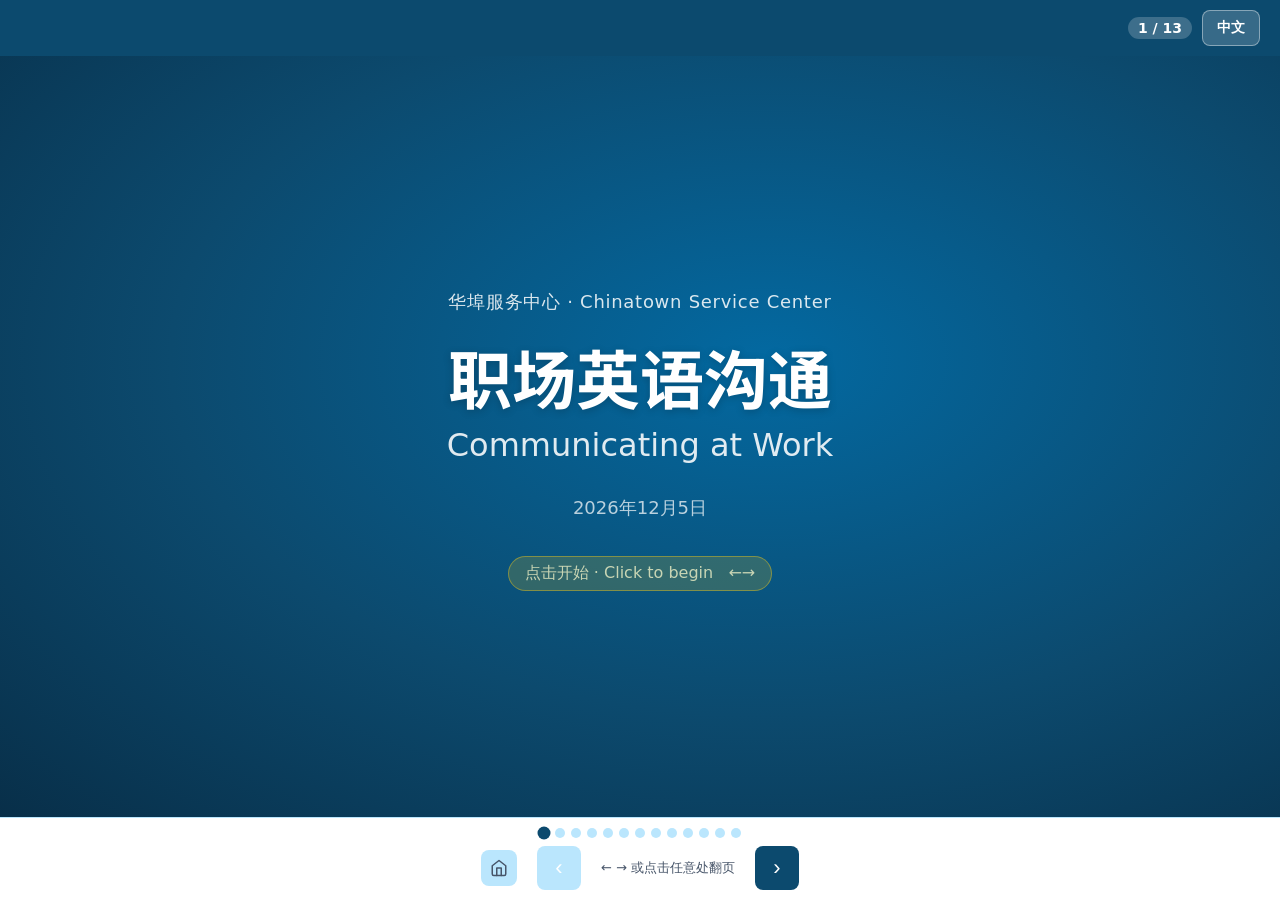
==== index.html @ 1e842bcf "Workshop 11: Communicating at Work — 13-slide bilingual deck CSC W11 employment workshop on workplac" ====
<!DOCTYPE html>
<html lang="zh-Hans">
<head>
  <meta charset="UTF-8">
  <meta name="viewport" content="width=device-width, initial-scale=1.0">
  <title>职场英语沟通 · Communicating at Work Workshop</title>
  <meta name="description" content="Bilingual workplace communication workshop for new LA immigrants — talk to your supervisor, write a work email, call in sick, ask for time off.">
  <meta name="theme-color" content="#0c4a6e">
  <link rel="canonical" href="https://workplace-communication-workshop.pages.dev/">
  <meta property="og:title" content="职场英语沟通 · Communicating at Work Workshop">
  <meta property="og:description" content="Bilingual workshop on workplace communication — how to talk to your supervisor, write a work email, call in sick, and ask for time off.">
  <meta property="og:type" content="website">
  <meta property="og:url" content="https://workplace-communication-workshop.pages.dev/">
  <link rel="icon" href="data:image/svg+xml,<svg xmlns='http://www.w3.org/2000/svg' viewBox='0 0 100 100'><text y='.9em' font-size='90'>💬</text></svg>">
  <link rel="preconnect" href="https://fonts.googleapis.com">
  <link rel="preconnect" href="https://fonts.gstatic.com" crossorigin>
  <link rel="stylesheet" href="https://fonts.googleapis.com/css2?family=Noto+Sans+SC:wght@400;500;700&display=swap">
  <link rel="stylesheet" href="styles.css">
</head>
<body class="zh">
<a class="skip-to-main" href="#slidesArea">跳至主内容 · Skip to main content</a>
<noscript><p class="noscript-msg">此演示需要启用 JavaScript · This presentation requires JavaScript.</p></noscript>

<!-- ── Header ──────────────────────────────────────────── -->
<header class="slide-header">
  <span class="section-label" id="sectionLabel"></span>
  <div class="header-right">
    <span class="slide-counter" id="slideCounter" aria-live="polite" aria-atomic="true">1 / 13</span>
    <button class="lang-toggle" id="langToggle" data-action="toggle-lang" aria-label="切换语言 · Toggle language">中文</button>
  </div>
</header>

<!-- ── Slides ──────────────────────────────────────────── -->
<main class="slides-area" id="slidesArea" aria-label="Workshop slides" role="main">

  <!-- ── Slide 1: Title ────────────────────────────────── -->
  <section class="slide slide-centered title-slide active" id="slide-1">
    <div class="slide-inner">
      <div class="csc-name">华埠服务中心 · Chinatown Service Center</div>
      <h1 class="main-title">职场英语沟通</h1>
      <div class="main-subtitle">Communicating at Work</div>
      <div class="date-line" id="dateLine"></div>
      <span class="start-hint">点击开始 · Click to begin &nbsp; ←→</span>
    </div>
  </section>

  <!-- ── Slide 2: Agenda ───────────────────────────────── -->
  <section class="slide slide-centered" id="slide-2">
    <div class="slide-inner">
      <div class="topic-badge">今天学什么 · Today's Agenda</div>
      <h2 class="zh-headline">
        <span class="zh">三大主题</span>
        <span class="en">Three Key Topics</span>
      </h2>
      <div class="en-subtitle">
        <span class="zh">口语 · 邮件 · 问问题 — 30 分钟</span>
        <span class="en">Speaking · Email · Asking Questions — 30 minutes</span>
      </div>
      <div class="agenda-grid">
        <div class="agenda-card">
          <svg class="agenda-icon" aria-hidden="true" xmlns="http://www.w3.org/2000/svg" width="40" height="40" viewBox="0 0 24 24" fill="none" stroke="currentColor" stroke-width="1.5" stroke-linecap="round" stroke-linejoin="round"><path d="M21 15a2 2 0 0 1-2 2H7l-4 4V5a2 2 0 0 1 2-2h14a2 2 0 0 1 2 2z"/></svg>
          <div class="agenda-num">①</div>
          <div class="agenda-zh">
            <span class="zh">口语</span>
            <span class="en">Speaking</span>
          </div>
          <div class="agenda-en">
            <span class="zh">和上司说话 · 求助 · 常用语</span>
            <span class="en">Talk to supervisor · Ask for help</span>
          </div>
        </div>
        <div class="agenda-card">
          <svg class="agenda-icon" aria-hidden="true" xmlns="http://www.w3.org/2000/svg" width="40" height="40" viewBox="0 0 24 24" fill="none" stroke="currentColor" stroke-width="1.5" stroke-linecap="round" stroke-linejoin="round"><rect width="20" height="16" x="2" y="4" rx="2"/><path d="m22 7-8.97 5.7a1.94 1.94 0 0 1-2.06 0L2 7"/></svg>
          <div class="agenda-num">②</div>
          <div class="agenda-zh">
            <span class="zh">邮件</span>
            <span class="en">Email</span>
          </div>
          <div class="agenda-en">
            <span class="zh">写一封简单的工作邮件</span>
            <span class="en">Write a simple work email</span>
          </div>
        </div>
        <div class="agenda-card">
          <svg class="agenda-icon" aria-hidden="true" xmlns="http://www.w3.org/2000/svg" width="40" height="40" viewBox="0 0 24 24" fill="none" stroke="currentColor" stroke-width="1.5" stroke-linecap="round" stroke-linejoin="round"><circle cx="12" cy="12" r="10"/><path d="M9.09 9a3 3 0 0 1 5.83 1c0 2-3 3-3 3"/><path d="M12 17h.01"/></svg>
          <div class="agenda-num">③</div>
          <div class="agenda-zh">
            <span class="zh">问问题</span>
            <span class="en">Asking</span>
          </div>
          <div class="agenda-en">
            <span class="zh">请假 · 休假 · 遇到问题</span>
            <span class="en">Sick · Day off · Problems</span>
          </div>
        </div>
      </div>
    </div>
  </section>

  <!-- ── Slide 3: How to Talk to Your Supervisor ────────── -->
  <section class="slide" id="slide-3">
    <div class="slide-inner">
      <div class="topic-badge"><svg aria-hidden="true" xmlns="http://www.w3.org/2000/svg" width="16" height="16" viewBox="0 0 24 24" fill="none" stroke="currentColor" stroke-width="2" stroke-linecap="round" stroke-linejoin="round"><path d="M19 21v-2a4 4 0 0 0-4-4H9a4 4 0 0 0-4 4v2"/><circle cx="12" cy="7" r="4"/></svg> <span class="zh">第一课</span><span class="en">Lesson 1</span></div>
      <h2 class="zh-headline">
        <span class="zh">和上司说话</span>
        <span class="en">How to Talk to Your Supervisor</span>
      </h2>
      <div class="en-subtitle">
        <span class="zh">在美国职场，工作时间用正式语 — 不像和朋友聊天</span>
        <span class="en">At work, use formal language — different from talking with friends</span>
      </div>
      <div class="compare-grid">
        <div class="compare-card good">
          <div class="compare-title"><span class="zh">✓ 正式语 (在工作时)</span><span class="en">✓ Formal (at work)</span></div>
          <ul class="compare-list">
            <li><span class="zh">"Good morning, Mr. Chen." 早上好，陈先生。</span><span class="en">"Good morning, Mr. Chen."</span></li>
            <li><span class="zh">"Could you help me with this?" 您能帮我看一下吗？</span><span class="en">"Could you help me with this?"</span></li>
            <li><span class="zh">"Thank you very much." 非常感谢。</span><span class="en">"Thank you very much."</span></li>
            <li><span class="zh">"I have a question, when you have a minute." 您有空时我想请教一下。</span><span class="en">"I have a question, when you have a minute."</span></li>
          </ul>
        </div>
        <div class="compare-card bad">
          <div class="compare-title"><span class="zh">✗ 太随便 (避免)</span><span class="en">✗ Too casual (avoid)</span></div>
          <ul class="compare-list">
            <li><span class="zh">"Yo, what's up?" 嘿，怎么样？</span><span class="en">"Yo, what's up?"</span></li>
            <li><span class="zh">"Gimme that." 给我那个。</span><span class="en">"Gimme that."</span></li>
            <li><span class="zh">"Thanks, dude." 谢了，哥们。</span><span class="en">"Thanks, dude."</span></li>
            <li><span class="zh">"Hey!" (打断时大声叫)</span><span class="en">"Hey!" (interrupting loudly)</span></li>
          </ul>
        </div>
      </div>
      <div class="callout">
        <div class="callout-zh"><span class="zh">⏱ 什么时候说？什么时候等？</span><span class="en">⏱ When to interrupt vs. wait</span></div>
        <div class="callout-en"><span class="zh">紧急 · 安全问题 → 马上说。一般问题 → 等上司说完话，或问 "Do you have a minute?"（您有一分钟吗？）</span><span class="en">Emergencies or safety → speak up immediately. Other questions → wait until they finish, then ask "Do you have a minute?"</span></div>
      </div>
    </div>
  </section>

  <!-- ── Slide 4: Asking for Help ──────────────────────── -->
  <section class="slide" id="slide-4">
    <div class="slide-inner">
      <div class="topic-badge"><svg aria-hidden="true" xmlns="http://www.w3.org/2000/svg" width="16" height="16" viewBox="0 0 24 24" fill="none" stroke="currentColor" stroke-width="2" stroke-linecap="round" stroke-linejoin="round"><circle cx="12" cy="12" r="10"/><path d="M9.09 9a3 3 0 0 1 5.83 1c0 2-3 3-3 3"/><path d="M12 17h.01"/></svg> <span class="zh">第二课</span><span class="en">Lesson 2</span></div>
      <h2 class="zh-headline">
        <span class="zh">请求帮助</span>
        <span class="en">Asking for Help</span>
      </h2>
      <div class="en-subtitle">
        <span class="zh">不懂别假装懂 — 直接问比出错更省时间</span>
        <span class="en">Don't pretend to understand — asking saves more time than fixing mistakes</span>
      </div>
      <div class="script-list">
        <div class="script-card">
          <div class="script-en">"I'm not sure I understand. Could you explain again, please?"</div>
          <div class="script-zh"><span class="zh">我不太明白。您能再说一遍吗？</span><span class="en">I'm not sure I understand. Could you explain again?</span></div>
          <div class="script-when"><span class="zh">📍 当上司说得太快或词太难</span><span class="en">📍 When supervisor speaks too fast or uses hard words</span></div>
        </div>
        <div class="script-card">
          <div class="script-en">"Could you show me how to do this?"</div>
          <div class="script-zh"><span class="zh">您能示范一下怎么做吗？</span><span class="en">Could you show me how to do this?</span></div>
          <div class="script-when"><span class="zh">📍 第一次做某件事时</span><span class="en">📍 First time doing a task</span></div>
        </div>
        <div class="script-card">
          <div class="script-en">"Sorry, what does ___ mean?"</div>
          <div class="script-zh"><span class="zh">不好意思，___ 是什么意思？</span><span class="en">Sorry, what does ___ mean?</span></div>
          <div class="script-when"><span class="zh">📍 听到不懂的单词</span><span class="en">📍 When you hear a word you don't know</span></div>
        </div>
        <div class="script-card">
          <div class="script-en">"Just to make sure I understand — you want me to ___ ?"</div>
          <div class="script-zh"><span class="zh">我确认一下 — 您要我 ___ ，对吗？</span><span class="en">Just to make sure — you want me to ___, right?</span></div>
          <div class="script-when"><span class="zh">📍 重复任务确认无误</span><span class="en">📍 Repeat back the task to confirm</span></div>
        </div>
      </div>
    </div>
  </section>

  <!-- ── Slide 5: Activity — Which Response Is More Professional? -->
  <section class="slide activity-slide" id="slide-5" data-phase="question">
    <div class="slide-inner">
      <div class="topic-badge"><svg aria-hidden="true" xmlns="http://www.w3.org/2000/svg" width="16" height="16" viewBox="0 0 24 24" fill="none" stroke="currentColor" stroke-width="2" stroke-linecap="round" stroke-linejoin="round"><circle cx="12" cy="12" r="10"/><circle cx="12" cy="12" r="6"/><circle cx="12" cy="12" r="2"/></svg> <span class="zh">练一练 · 互动活动</span><span class="en">Activity · Practice</span></div>
      <h2 class="zh-headline">
        <span class="zh">哪个回答更专业？</span>
        <span class="en">Which Response Is More Professional?</span>
      </h2>
      <div class="en-subtitle">
        <span class="zh">情景：上司说"Can you stay an extra hour today?"</span>
        <span class="en">Scenario: Your boss asks "Can you stay an extra hour today?"</span>
      </div>

      <div class="response-grid">
        <div class="response-card" id="response-a">
          <div class="response-letter">A</div>
          <div class="response-en">"Nah, I gotta go."</div>
          <div class="response-zh"><span class="zh">不行，我要走了。</span><span class="en">"No, I have to leave."</span></div>
        </div>
        <div class="response-card" id="response-b">
          <div class="response-letter">B</div>
          <div class="response-en">"OK."<br>(then leaves on time anyway)</div>
          <div class="response-zh"><span class="zh">好的。<br>（然后按时下班）</span><span class="en">"OK." (but leaves at usual time)</span></div>
        </div>
        <div class="response-card" id="response-c">
          <div class="response-letter">C</div>
          <div class="response-en">"I'd like to help, but I need to pick up my child. Tomorrow I can stay late."</div>
          <div class="response-zh"><span class="zh">我想帮忙，但我得接孩子。明天我可以加班。</span><span class="en">"I'd like to help, but I need to pick up my child. Tomorrow I can stay late."</span></div>
        </div>
      </div>

      <div class="vote-prompt"><span class="zh">🙋 投票：您觉得哪个最好？A · B · C</span><span class="en">🙋 Vote: Which one is best? A · B · C</span></div>

      <div id="activity-answer" class="activity-answer-box">
        <div class="activity-answer-title"><span class="zh">✓ C 最专业 — 给出原因 + 提供替代方案</span><span class="en">✓ C is the most professional — explains why + offers alternative</span></div>
        <div class="activity-answer-text">
          <span class="zh">A 太直接、太冷淡。B 表面答应但说话不算数 — 上司会失去信任。C 有礼貌、解释原因、提议折中方案，这样上司理解您并尊重您。</span>
          <span class="en">A is too blunt. B says "yes" but doesn't follow through — your boss loses trust. C is polite, gives a reason, and offers an alternative — showing respect and reliability.</span>
        </div>
      </div>

      <button class="reveal-btn" id="reveal-btn-5" data-action="reveal-activity">
        <span class="zh">揭晓答案 · Reveal Answer</span>
        <span class="en">Reveal Answer</span>
      </button>
    </div>
  </section>

  <!-- ── Slide 6: Basic Work Phrases (10 phrases) ───────── -->
  <section class="slide" id="slide-6">
    <div class="slide-inner">
      <div class="topic-badge"><svg aria-hidden="true" xmlns="http://www.w3.org/2000/svg" width="16" height="16" viewBox="0 0 24 24" fill="none" stroke="currentColor" stroke-width="2" stroke-linecap="round" stroke-linejoin="round"><path d="M21 15a2 2 0 0 1-2 2H7l-4 4V5a2 2 0 0 1 2-2h14a2 2 0 0 1 2 2z"/></svg> <span class="zh">常用 10 句</span><span class="en">10 Key Phrases</span></div>
      <h2 class="zh-headline">
        <span class="zh">职场常用语</span>
        <span class="en">Basic Work Phrases</span>
      </h2>
      <div class="en-subtitle">
        <span class="zh">每天都用得到 — 背熟这 10 句</span>
        <span class="en">Use these every day — learn them by heart</span>
      </div>
      <div class="phrase-list">
        <div class="phrase-card">
          <div class="phrase-en-text">"Good morning."</div>
          <div class="phrase-zh-text"><span class="zh">早上好。 — 一进门就先说</span><span class="en">"Good morning." — Greet when you arrive</span></div>
        </div>
        <div class="phrase-card">
          <div class="phrase-en-text">"Excuse me, do you have a minute?"</div>
          <div class="phrase-zh-text"><span class="zh">不好意思，您有空吗？ — 打断之前</span><span class="en">"Excuse me, do you have a minute?" — Before interrupting</span></div>
        </div>
        <div class="phrase-card">
          <div class="phrase-en-text">"Could you help me, please?"</div>
          <div class="phrase-zh-text"><span class="zh">您能帮我吗？ — 礼貌求助</span><span class="en">"Could you help me, please?" — Polite request</span></div>
        </div>
        <div class="phrase-card">
          <div class="phrase-en-text">"I'm sorry, I didn't catch that."</div>
          <div class="phrase-zh-text"><span class="zh">对不起，我没听清楚。 — 没听清时</span><span class="en">"I'm sorry, I didn't catch that." — When you didn't hear</span></div>
        </div>
        <div class="phrase-card">
          <div class="phrase-en-text">"How do you say ___ in English?"</div>
          <div class="phrase-zh-text"><span class="zh">___ 用英语怎么说？ — 不会某个词</span><span class="en">"How do you say ___ in English?" — Learn a new word</span></div>
        </div>
        <div class="phrase-card">
          <div class="phrase-en-text">"Sure, no problem."</div>
          <div class="phrase-zh-text"><span class="zh">好的，没问题。 — 接受任务</span><span class="en">"Sure, no problem." — Accept a task</span></div>
        </div>
        <div class="phrase-card">
          <div class="phrase-en-text">"I'll be right with you."</div>
          <div class="phrase-zh-text"><span class="zh">我马上就来。 — 让对方稍等</span><span class="en">"I'll be right with you." — Be back shortly</span></div>
        </div>
        <div class="phrase-card">
          <div class="phrase-en-text">"Thank you for letting me know."</div>
          <div class="phrase-zh-text"><span class="zh">谢谢您告诉我。 — 收到信息后</span><span class="en">"Thank you for letting me know." — After being informed</span></div>
        </div>
        <div class="phrase-card">
          <div class="phrase-en-text">"Have a good day."</div>
          <div class="phrase-zh-text"><span class="zh">祝您一天愉快。 — 下班/告别</span><span class="en">"Have a good day." — When leaving</span></div>
        </div>
        <div class="phrase-card">
          <div class="phrase-en-text">"See you tomorrow."</div>
          <div class="phrase-zh-text"><span class="zh">明天见。 — 下班时</span><span class="en">"See you tomorrow." — At end of shift</span></div>
        </div>
      </div>
    </div>
  </section>

  <!-- ── Slide 7: Writing a Simple Work Email ───────────── -->
  <section class="slide" id="slide-7">
    <div class="slide-inner">
      <div class="topic-badge"><svg aria-hidden="true" xmlns="http://www.w3.org/2000/svg" width="16" height="16" viewBox="0 0 24 24" fill="none" stroke="currentColor" stroke-width="2" stroke-linecap="round" stroke-linejoin="round"><rect width="20" height="16" x="2" y="4" rx="2"/><path d="m22 7-8.97 5.7a1.94 1.94 0 0 1-2.06 0L2 7"/></svg> <span class="zh">写一封工作邮件</span><span class="en">Work Email</span></div>
      <h2 class="zh-headline">
        <span class="zh">写一封简单的工作邮件</span>
        <span class="en">Writing a Simple Work Email</span>
      </h2>
      <div class="en-subtitle">
        <span class="zh">四个部分：主题 · 称呼 · 一句话请求 · 署名</span>
        <span class="en">Four parts: Subject · Greeting · One-sentence ask · Sign-off</span>
      </div>
      <div class="email-card">
        <div class="email-row">
          <div class="email-label"><span class="zh">主题 Subject:</span><span class="en">Subject:</span></div>
          <div class="email-value">Question about Friday's schedule</div>
        </div>
        <div class="email-row">
          <div class="email-label"><span class="zh">收件人 To:</span><span class="en">To:</span></div>
          <div class="email-value">manager@company.com</div>
        </div>
        <div class="email-body">
          <p><strong>Hi Maria,</strong></p>
          <p>I hope you're doing well. I wanted to ask — am I scheduled to work this Friday from 8 AM to 4 PM?</p>
          <p>Please let me know when you have a chance. Thank you.</p>
          <p><strong>Best regards,</strong><br><strong>Lin Wei</strong></p>
        </div>
      </div>
      <div class="callout">
        <div class="callout-zh"><span class="zh">💡 三个小窍门</span><span class="en">💡 Three Tips</span></div>
        <div class="callout-en">
          <span class="zh">① 主题要短而具体（不要写"问题"）。② 一句话说明请求 — 不要写一大段。③ 结尾用 "Thank you" 或 "Best regards"，不要用 "Bye" 或表情符号。</span>
          <span class="en">① Subject: short and specific (don't write "Question"). ② One sentence to state the ask — don't ramble. ③ End with "Thank you" or "Best regards" — not "Bye" or emojis.</span>
        </div>
      </div>
    </div>
  </section>

  <!-- ── Slide 8: Calling in Sick ───────────────────────── -->
  <section class="slide" id="slide-8">
    <div class="slide-inner">
      <div class="topic-badge"><svg aria-hidden="true" xmlns="http://www.w3.org/2000/svg" width="16" height="16" viewBox="0 0 24 24" fill="none" stroke="currentColor" stroke-width="2" stroke-linecap="round" stroke-linejoin="round"><path d="M19 14c1.49-1.46 3-3.21 3-5.5A5.5 5.5 0 0 0 16.5 3c-1.76 0-3 .5-4.5 2-1.5-1.5-2.74-2-4.5-2A5.5 5.5 0 0 0 2 8.5c0 2.3 1.5 4.05 3 5.5l7 7Z"/></svg> <span class="zh">第三课</span><span class="en">Lesson 3</span></div>
      <h2 class="zh-headline">
        <span class="zh">生病请假怎么说</span>
        <span class="en">Calling in Sick</span>
      </h2>
      <div class="en-subtitle">
        <span class="zh">关键 — 越早通知越好（开工前 2 小时）</span>
        <span class="en">Key — call as early as possible (at least 2 hours before shift)</span>
      </div>
      <div class="steps-grid">
        <div class="step-card">
          <div class="step-num">1</div>
          <svg class="step-icon" aria-hidden="true" xmlns="http://www.w3.org/2000/svg" width="28" height="28" viewBox="0 0 24 24" fill="none" stroke="currentColor" stroke-width="1.5" stroke-linecap="round" stroke-linejoin="round"><circle cx="12" cy="12" r="10"/><polyline points="12 6 12 12 16 14"/></svg>
          <div class="step-zh"><span class="zh">尽早打电话</span><span class="en">Call Early</span></div>
          <div class="step-en"><span class="zh">开工前 2 小时</span><span class="en">2+ hours before shift</span></div>
        </div>
        <div class="step-card">
          <div class="step-num">2</div>
          <svg class="step-icon" aria-hidden="true" xmlns="http://www.w3.org/2000/svg" width="28" height="28" viewBox="0 0 24 24" fill="none" stroke="currentColor" stroke-width="1.5" stroke-linecap="round" stroke-linejoin="round"><path d="M22 16.92v3a2 2 0 0 1-2.18 2 19.79 19.79 0 0 1-8.63-3.07 19.5 19.5 0 0 1-6-6 19.79 19.79 0 0 1-3.07-8.67A2 2 0 0 1 4.11 2h3a2 2 0 0 1 2 1.72 12.84 12.84 0 0 0 .7 2.81 2 2 0 0 1-.45 2.11L8.09 9.91a16 16 0 0 0 6 6l1.27-1.27a2 2 0 0 1 2.11-.45 12.84 12.84 0 0 0 2.81.7A2 2 0 0 1 22 16.92z"/></svg>
          <div class="step-zh"><span class="zh">打给上司</span><span class="en">Call Supervisor</span></div>
          <div class="step-en"><span class="zh">不要发短信 — 要打电话</span><span class="en">Phone call, not text</span></div>
        </div>
        <div class="step-card">
          <div class="step-num">3</div>
          <svg class="step-icon" aria-hidden="true" xmlns="http://www.w3.org/2000/svg" width="28" height="28" viewBox="0 0 24 24" fill="none" stroke="currentColor" stroke-width="1.5" stroke-linecap="round" stroke-linejoin="round"><path d="M21 11.5a8.38 8.38 0 0 1-.9 3.8 8.5 8.5 0 0 1-7.6 4.7 8.38 8.38 0 0 1-3.8-.9L3 21l1.9-5.7a8.38 8.38 0 0 1-.9-3.8 8.5 8.5 0 0 1 4.7-7.6 8.38 8.38 0 0 1 3.8-.9h.5a8.48 8.48 0 0 1 8 8v.5z"/></svg>
          <div class="step-zh"><span class="zh">说明原因</span><span class="en">State Reason</span></div>
          <div class="step-en"><span class="zh">简短就好 — 不需细节</span><span class="en">Brief — no details needed</span></div>
        </div>
        <div class="step-card">
          <div class="step-num">4</div>
          <svg class="step-icon" aria-hidden="true" xmlns="http://www.w3.org/2000/svg" width="28" height="28" viewBox="0 0 24 24" fill="none" stroke="currentColor" stroke-width="1.5" stroke-linecap="round" stroke-linejoin="round"><path d="M9 11l3 3L22 4"/><path d="M21 12v7a2 2 0 0 1-2 2H5a2 2 0 0 1-2-2V5a2 2 0 0 1 2-2h11"/></svg>
          <div class="step-zh"><span class="zh">说何时回来</span><span class="en">Say When You'll Return</span></div>
          <div class="step-en"><span class="zh">"明天" 或 "下次轮班"</span><span class="en">"Tomorrow" or "Next shift"</span></div>
        </div>
      </div>
      <div class="example-quote">
        <div class="example-quote-en">"Hi Maria, this is Lin. I'm sorry, I'm sick today and can't come in. I should be back tomorrow. Thank you."</div>
        <div class="example-quote-zh"><span class="zh">您好，我是 Lin。不好意思，我今天生病了不能上班。明天应该可以回来。谢谢您。</span><span class="en">"Hi Maria, this is Lin. I'm sorry, I'm sick today and can't come in. I should be back tomorrow. Thank you."</span></div>
      </div>
    </div>
  </section>

  <!-- ── Slide 9: Asking for a Day Off ──────────────────── -->
  <section class="slide" id="slide-9">
    <div class="slide-inner">
      <div class="topic-badge"><svg aria-hidden="true" xmlns="http://www.w3.org/2000/svg" width="16" height="16" viewBox="0 0 24 24" fill="none" stroke="currentColor" stroke-width="2" stroke-linecap="round" stroke-linejoin="round"><rect width="18" height="18" x="3" y="4" rx="2" ry="2"/><line x1="16" x2="16" y1="2" y2="6"/><line x1="8" x2="8" y1="2" y2="6"/><line x1="3" x2="21" y1="10" y2="10"/></svg> <span class="zh">休假申请</span><span class="en">Day Off Request</span></div>
      <h2 class="zh-headline">
        <span class="zh">请一天假怎么说</span>
        <span class="en">Asking for a Day Off</span>
      </h2>
      <div class="en-subtitle">
        <span class="zh">关键 — 提前 2 周通知（婚礼、医生预约、家事）</span>
        <span class="en">Key — request 2+ weeks in advance (wedding, doctor, family event)</span>
      </div>
      <div class="steps-grid">
        <div class="step-card">
          <div class="step-num">1</div>
          <svg class="step-icon" aria-hidden="true" xmlns="http://www.w3.org/2000/svg" width="28" height="28" viewBox="0 0 24 24" fill="none" stroke="currentColor" stroke-width="1.5" stroke-linecap="round" stroke-linejoin="round"><rect width="18" height="18" x="3" y="4" rx="2"/><line x1="16" x2="16" y1="2" y2="6"/><line x1="8" x2="8" y1="2" y2="6"/></svg>
          <div class="step-zh"><span class="zh">提前 2 周</span><span class="en">2 Weeks Ahead</span></div>
          <div class="step-en"><span class="zh">越早申请，越容易批准</span><span class="en">Earlier = easier to approve</span></div>
        </div>
        <div class="step-card">
          <div class="step-num">2</div>
          <svg class="step-icon" aria-hidden="true" xmlns="http://www.w3.org/2000/svg" width="28" height="28" viewBox="0 0 24 24" fill="none" stroke="currentColor" stroke-width="1.5" stroke-linecap="round" stroke-linejoin="round"><path d="M19 21v-2a4 4 0 0 0-4-4H9a4 4 0 0 0-4 4v2"/><circle cx="12" cy="7" r="4"/></svg>
          <div class="step-zh"><span class="zh">当面 + 邮件</span><span class="en">In Person + Email</span></div>
          <div class="step-en"><span class="zh">先口头问，再邮件留记录</span><span class="en">Verbal first, then email</span></div>
        </div>
        <div class="step-card">
          <div class="step-num">3</div>
          <svg class="step-icon" aria-hidden="true" xmlns="http://www.w3.org/2000/svg" width="28" height="28" viewBox="0 0 24 24" fill="none" stroke="currentColor" stroke-width="1.5" stroke-linecap="round" stroke-linejoin="round"><path d="M14 2H6a2 2 0 0 0-2 2v16a2 2 0 0 0 2 2h12a2 2 0 0 0 2-2V8z"/><polyline points="14 2 14 8 20 8"/><line x1="16" x2="8" y1="13" y2="13"/><line x1="16" x2="8" y1="17" y2="17"/></svg>
          <div class="step-zh"><span class="zh">说清日期</span><span class="en">Specify Dates</span></div>
          <div class="step-en"><span class="zh">"6 月 15 日 周五"</span><span class="en">"Friday, June 15"</span></div>
        </div>
        <div class="step-card">
          <div class="step-num">4</div>
          <svg class="step-icon" aria-hidden="true" xmlns="http://www.w3.org/2000/svg" width="28" height="28" viewBox="0 0 24 24" fill="none" stroke="currentColor" stroke-width="1.5" stroke-linecap="round" stroke-linejoin="round"><polyline points="20 6 9 17 4 12"/></svg>
          <div class="step-zh"><span class="zh">表示愿意配合</span><span class="en">Offer Flexibility</span></div>
          <div class="step-en"><span class="zh">"如果有困难我们再商量"</span><span class="en">"If it's a problem, we can adjust"</span></div>
        </div>
      </div>
      <div class="example-quote">
        <div class="example-quote-en">"Hi Maria, could I take June 15 off for a family event? I'm letting you know 3 weeks in advance so we have time to plan. Thank you."</div>
        <div class="example-quote-zh"><span class="zh">Maria 您好，我能在 6 月 15 日请一天假参加家庭聚会吗？我提前 3 周告诉您，以便安排。谢谢您。</span><span class="en">"Hi Maria, could I take June 15 off for a family event? I'm letting you know 3 weeks in advance so we have time to plan. Thank you."</span></div>
      </div>
    </div>
  </section>

  <!-- ── Slide 10: True/False Quiz (multi-phase) ──────── -->
  <section class="slide activity-slide slide-centered" id="slide-10" data-phase="question">
    <div class="slide-inner">
      <div class="topic-badge"><svg aria-hidden="true" xmlns="http://www.w3.org/2000/svg" width="16" height="16" viewBox="0 0 24 24" fill="none" stroke="currentColor" stroke-width="2" stroke-linecap="round" stroke-linejoin="round"><circle cx="12" cy="12" r="10"/><path d="M9.09 9a3 3 0 0 1 5.83 1c0 2-3 3-3 3"/><path d="M12 17h.01"/></svg> <span class="zh">互动测验</span><span class="en">Quiz</span></div>
      <h2 class="zh-headline">
        <span class="zh">对还是错？</span>
        <span class="en">True or False?</span>
      </h2>
      <div class="en-subtitle">
        <span class="zh">两道题 — 举手投票</span>
        <span class="en">Two questions — raise your hand to vote</span>
      </div>

      <!-- Q1 -->
      <div class="quiz-question">
        <div class="quiz-q-zh"><span class="zh">① 病了发短信给上司告诉一声就可以了。</span><span class="en">① It's fine to text your supervisor when you're sick — no need to call.</span></div>
        <div class="quiz-q-en"><span class="zh">It's fine to text your supervisor when you're sick — no need to call.</span><span class="en">病了发短信给上司告诉一声就可以了。</span></div>
      </div>
      <div class="vote-prompt"><span class="zh">🙋 举手 — 对 TRUE / 错 FALSE</span><span class="en">🙋 Raise your hand — TRUE / FALSE</span></div>

      <button class="reveal-btn" id="reveal-btn-q1" data-action="reveal-q1">
        <span class="zh">揭晓答案 1 · Reveal Answer</span>
        <span class="en">Reveal Answer 1</span>
      </button>

      <div class="answer-block" id="q1-answer">
        <div class="verdict-badge verdict-false">✗ FALSE — <span class="zh">错误</span><span class="en">False</span></div>
        <div class="answer-explanation-zh"><span class="zh">应该打电话 — 短信容易被忽略或没看到。</span><span class="en">Call by phone — texts can be missed or ignored.</span></div>
        <div class="answer-explanation-en"><span class="zh">如果实在没办法打电话，再发短信。最好开工前 2 小时通知，并说清何时能回来。</span><span class="en">If you really can't call, then text. Either way, give 2+ hours notice and say when you'll be back.</span></div>
      </div>

      <!-- Q2 (hidden until Q1 revealed) -->
      <div class="q2-block" id="q2-block">
        <div class="quiz-question" style="margin-top:16px;">
          <div class="quiz-q-zh"><span class="zh">② 听不懂上司说的话，假装懂了就好 — 不要再问。</span><span class="en">② If you don't understand your supervisor, just pretend you do — don't keep asking.</span></div>
          <div class="quiz-q-en"><span class="zh">If you don't understand your supervisor, just pretend you do.</span><span class="en">听不懂上司说的话，假装懂了就好。</span></div>
        </div>
        <div class="vote-prompt"><span class="zh">🙋 举手 — 对 TRUE / 错 FALSE</span><span class="en">🙋 Raise your hand — TRUE / FALSE</span></div>

        <button class="reveal-btn" id="reveal-btn-q2" data-action="reveal-q2">
          <span class="zh">揭晓答案 2 · Reveal Answer</span>
          <span class="en">Reveal Answer 2</span>
        </button>

        <div class="answer-block" id="q2-answer">
          <div class="verdict-badge verdict-false">✗ FALSE — <span class="zh">错误</span><span class="en">False</span></div>
          <div class="answer-explanation-zh"><span class="zh">问问题不丢人 — 出错重做才浪费时间。</span><span class="en">Asking is not embarrassing — redoing mistakes wastes more time.</span></div>
          <div class="answer-explanation-en"><span class="zh">用礼貌的问句："I'm sorry, could you say that again?" 或 "Just to make sure — you want me to ___?"</span><span class="en">Use polite phrases: "I'm sorry, could you say that again?" or "Just to make sure — you want me to ___?"</span></div>
        </div>
      </div>
    </div>
  </section>

  <!-- ── Slide 11: When You Have a Problem at Work ───── -->
  <section class="slide" id="slide-11">
    <div class="slide-inner">
      <div class="topic-badge"><svg aria-hidden="true" xmlns="http://www.w3.org/2000/svg" width="16" height="16" viewBox="0 0 24 24" fill="none" stroke="currentColor" stroke-width="2" stroke-linecap="round" stroke-linejoin="round"><path d="M20 13c0 5-3.5 7.5-7.66 8.95a1 1 0 0 1-.67-.01C7.5 20.5 4 18 4 13V6a1 1 0 0 1 1-1c2 0 4.5-1.2 6.24-2.72a1.17 1.17 0 0 1 1.52 0C14.51 3.81 17 5 19 5a1 1 0 0 1 1 1z"/></svg> <span class="zh">遇到问题</span><span class="en">When Problems Happen</span></div>
      <h2 class="zh-headline">
        <span class="zh">工作上遇到问题怎么办</span>
        <span class="en">When You Have a Problem at Work</span>
      </h2>
      <div class="en-subtitle">
        <span class="zh">按步骤来 — 先小后大，留下书面记录</span>
        <span class="en">Follow the steps — start small, keep written records</span>
      </div>
      <ol class="escalate-list">
        <li class="escalate-step">
          <div class="escalate-num"><span class="zh">第 1 步</span><span class="en">Step 1</span></div>
          <div>
            <div class="escalate-title-zh"><span class="zh">直接和上司谈</span><span class="en">Talk to Your Supervisor</span></div>
            <div class="escalate-desc"><span class="zh">小问题（排班、工具、说明不清）— 私下找上司面谈。说事实，不指责。"我注意到这周的排班好像有点冲突，能聊一下吗？"</span><span class="en">Small issues (schedule, tools, unclear instructions) — talk to your supervisor privately. State facts, don't blame. "I noticed there might be a scheduling conflict this week — can we talk?"</span></div>
          </div>
        </li>
        <li class="escalate-step">
          <div class="escalate-num"><span class="zh">第 2 步</span><span class="en">Step 2</span></div>
          <div>
            <div class="escalate-title-zh"><span class="zh">联系 HR (人事部)</span><span class="en">Contact HR</span></div>
            <div class="escalate-desc"><span class="zh">如果上司不处理，或问题是上司本人 — 找 HR。歧视、骚扰、安全问题<strong>直接</strong>找 HR。所有沟通用邮件，留记录。</span><span class="en">If your supervisor doesn't help — or your supervisor IS the problem — contact HR. Discrimination, harassment, or safety issues should go to HR <strong>directly</strong>. Use email so there's a record.</span></div>
          </div>
        </li>
        <li class="escalate-step">
          <div class="escalate-num"><span class="zh">第 3 步</span><span class="en">Step 3</span></div>
          <div>
            <div class="escalate-title-zh"><span class="zh">联系 CSC 或政府机构</span><span class="en">Contact CSC or Government Agency</span></div>
            <div class="escalate-desc"><span class="zh">如果公司不解决，或问题严重（克扣工资、违反劳工法）— 找 CSC 提供双语帮助。加州劳工局（DLSE）专门处理工资问题，<strong>不需身份证明</strong>。</span><span class="en">If the company doesn't fix it, or for serious issues (wage theft, labor law violations) — CSC provides bilingual help. CA Labor Commissioner (DLSE) handles wage disputes — <strong>no immigration status required</strong>.</span></div>
          </div>
        </li>
      </ol>
      <div class="callout">
        <div class="callout-zh"><span class="zh">📝 重要 — 保留记录</span><span class="en">📝 Important — Keep Records</span></div>
        <div class="callout-en"><span class="zh">日期、时间、说了什么、谁在场、邮件副本。问题严重时这些是关键证据。</span><span class="en">Dates, times, what was said, who was there, copies of emails. If things escalate, these become key evidence.</span></div>
      </div>
    </div>
  </section>

  <!-- ── Slide 12: CSC Services ─────────────────────────── -->
  <section class="slide" id="slide-12">
    <div class="slide-inner">
      <div class="topic-badge"><svg aria-hidden="true" xmlns="http://www.w3.org/2000/svg" width="16" height="16" viewBox="0 0 24 24" fill="none" stroke="currentColor" stroke-width="2" stroke-linecap="round" stroke-linejoin="round"><path d="M6 22V4a2 2 0 0 1 2-2h8a2 2 0 0 1 2 2v18Z"/><path d="M6 12H4a2 2 0 0 0-2 2v6a2 2 0 0 0 2 2h2"/><path d="M18 9h2a2 2 0 0 1 2 2v9a2 2 0 0 1-2 2h-2"/></svg> <span class="zh">华埠服务中心</span><span class="en">Chinatown Service Center</span></div>
      <h2 class="zh-headline">
        <span class="zh">我们可以帮您</span>
        <span class="en">How We Can Help You</span>
      </h2>
      <div class="en-subtitle">
        <span class="zh">免费 · 双语 · 无需移民身份</span>
        <span class="en">Free · Bilingual · No immigration status required</span>
      </div>
      <div class="service-grid">
        <div class="service-card">
          <div class="service-icon"><svg aria-hidden="true" xmlns="http://www.w3.org/2000/svg" width="32" height="32" viewBox="0 0 24 24" fill="none" stroke="currentColor" stroke-width="1.5" stroke-linecap="round" stroke-linejoin="round"><path d="M21 15a2 2 0 0 1-2 2H7l-4 4V5a2 2 0 0 1 2-2h14a2 2 0 0 1 2 2z"/></svg></div>
          <div class="service-zh"><span class="zh">英语会话课</span><span class="en">English Class</span></div>
          <div class="service-en"><span class="zh">Workplace English Conversation</span><span class="en">职场英语会话课</span></div>
        </div>
        <div class="service-card">
          <div class="service-icon"><svg aria-hidden="true" xmlns="http://www.w3.org/2000/svg" width="32" height="32" viewBox="0 0 24 24" fill="none" stroke="currentColor" stroke-width="1.5" stroke-linecap="round" stroke-linejoin="round"><rect width="20" height="16" x="2" y="4" rx="2"/><path d="m22 7-8.97 5.7a1.94 1.94 0 0 1-2.06 0L2 7"/></svg></div>
          <div class="service-zh"><span class="zh">代写工作邮件</span><span class="en">Email Help</span></div>
          <div class="service-en"><span class="zh">Work Email Drafting Help</span><span class="en">代写工作邮件</span></div>
        </div>
        <div class="service-card">
          <div class="service-icon"><svg aria-hidden="true" xmlns="http://www.w3.org/2000/svg" width="32" height="32" viewBox="0 0 24 24" fill="none" stroke="currentColor" stroke-width="1.5" stroke-linecap="round" stroke-linejoin="round"><path d="M20 13c0 5-3.5 7.5-7.66 8.95a1 1 0 0 1-.67-.01C7.5 20.5 4 18 4 13V6a1 1 0 0 1 1-1c2 0 4.5-1.2 6.24-2.72a1.17 1.17 0 0 1 1.52 0C14.51 3.81 17 5 19 5a1 1 0 0 1 1 1z"/></svg></div>
          <div class="service-zh"><span class="zh">劳工权益咨询</span><span class="en">Labor Rights</span></div>
          <div class="service-en"><span class="zh">Worker Rights & Wage Help</span><span class="en">劳工权益与工资咨询</span></div>
        </div>
        <div class="service-card">
          <div class="service-icon"><svg aria-hidden="true" xmlns="http://www.w3.org/2000/svg" width="32" height="32" viewBox="0 0 24 24" fill="none" stroke="currentColor" stroke-width="1.5" stroke-linecap="round" stroke-linejoin="round"><path d="M22 16.92v3a2 2 0 0 1-2.18 2 19.79 19.79 0 0 1-8.63-3.07 19.5 19.5 0 0 1-6-6 19.79 19.79 0 0 1-3.07-8.67A2 2 0 0 1 4.11 2h3a2 2 0 0 1 2 1.72 12.84 12.84 0 0 0 .7 2.81 2 2 0 0 1-.45 2.11L8.09 9.91a16 16 0 0 0 6 6l1.27-1.27a2 2 0 0 1 2.11-.45 12.84 12.84 0 0 0 2.81.7A2 2 0 0 1 22 16.92z"/></svg></div>
          <div class="service-zh"><span class="zh">翻译陪同</span><span class="en">Interpreter</span></div>
          <div class="service-en"><span class="zh">Interpreter for HR Meetings</span><span class="en">HR 会议翻译陪同</span></div>
        </div>
        <div class="service-card">
          <div class="service-icon"><svg aria-hidden="true" xmlns="http://www.w3.org/2000/svg" width="32" height="32" viewBox="0 0 24 24" fill="none" stroke="currentColor" stroke-width="1.5" stroke-linecap="round" stroke-linejoin="round"><path d="M19 21v-2a4 4 0 0 0-4-4H9a4 4 0 0 0-4 4v2"/><circle cx="12" cy="7" r="4"/></svg></div>
          <div class="service-zh"><span class="zh">一对一辅导</span><span class="en">1-on-1 Coaching</span></div>
          <div class="service-en"><span class="zh">1-on-1 Career Coaching</span><span class="en">一对一职业辅导</span></div>
        </div>
      </div>
      <div class="csc-cta">
        <div class="cta-zh"><span class="zh">欢迎来找我们！ · Come visit us!</span><span class="en">Come visit us! · 欢迎来找我们！</span></div>
        <div class="cta-en"><span class="zh">📞 213-808-1700 · cscla.org</span><span class="en">📞 213-808-1700 · cscla.org</span></div>
        <div class="cta-address"><span class="zh">767 N Hill St, Los Angeles CA 90012 · 免费服务，欢迎所有人</span><span class="en">767 N Hill St, Los Angeles CA 90012 · Free services for all</span></div>
      </div>
    </div>
  </section>

  <!-- ── Slide 13: Resources + QR ──────────────────────── -->
  <section class="slide" id="slide-13">
    <div class="slide-inner">
      <div class="topic-badge"><svg aria-hidden="true" xmlns="http://www.w3.org/2000/svg" width="16" height="16" viewBox="0 0 24 24" fill="none" stroke="currentColor" stroke-width="2" stroke-linecap="round" stroke-linejoin="round"><rect width="8" height="4" x="8" y="2" rx="1"/><path d="M16 4h2a2 2 0 0 1 2 2v14a2 2 0 0 1-2 2H6a2 2 0 0 1-2-2V6a2 2 0 0 1 2-2h2"/><path d="M9 14h6M9 10h6"/></svg> <span class="zh">资源 · Resources</span><span class="en">Resources</span></div>
      <h2 class="zh-headline">
        <span class="zh">更多资源</span>
        <span class="en">More Resources</span>
      </h2>
      <div class="en-subtitle">
        <span class="zh">扫码获取完整资源页面</span>
        <span class="en">Scan for the full resource page</span>
      </div>
      <div class="resource-cards">
        <div class="resource-card">
          <div class="resource-org"><span class="zh">华埠服务中心<br>Chinatown Service Center</span><span class="en">Chinatown Service Center<br>华埠服务中心</span></div>
          <div class="resource-phone">213-808-1700</div>
          <div class="resource-desc"><span class="zh">免费就业服务 · cscla.org</span><span class="en">Free employment services · cscla.org</span></div>
        </div>
        <div class="resource-card">
          <div class="resource-org"><span class="zh">加州劳工局<br>CA Labor Commissioner</span><span class="en">CA Labor Commissioner<br>加州劳工局 (DLSE)</span></div>
          <div class="resource-phone">1-833-526-4636</div>
          <div class="resource-desc"><span class="zh">工资 · 加班 · 投诉 · dir.ca.gov</span><span class="en">Wage · overtime · complaints · dir.ca.gov</span></div>
        </div>
        <div class="resource-card">
          <div class="resource-org"><span class="zh">公平就业与房屋部<br>CA Civil Rights Dept</span><span class="en">CA Civil Rights Dept<br>公平就业与房屋部</span></div>
          <div class="resource-phone">1-800-884-1684</div>
          <div class="resource-desc"><span class="zh">歧视 · 骚扰 · calcivilrights.ca.gov</span><span class="en">Discrimination · harassment · calcivilrights.ca.gov</span></div>
        </div>
      </div>
      <div class="qr-row">
        <div id="qr-container"></div>
        <div class="qr-info">
          <div class="qr-zh"><span class="zh">📱 扫描二维码</span><span class="en">📱 Scan the QR code</span></div>
          <div class="qr-en"><span class="zh">获取完整资源列表</span><span class="en">For the full resource list</span></div>
          <div class="qr-url"><a href="https://workplace-communication-workshop.pages.dev/resources" target="_blank" rel="noopener">workplace-communication-workshop.pages.dev/resources</a></div>
          <div style="font-size:13px;color:var(--text-sub);margin-top:4px;"><span class="zh">10 句常用语 · 邮件模板 · 求助句子 · 本地资源</span><span class="en">10 phrases · Email template · Help scripts · Local resources</span></div>
        </div>
      </div>
      <div class="closing-msg">
        <span class="zh">感谢您的参与！祝您在新工作中顺利沟通！</span>
        <span class="en">Thank you for joining — May you communicate with confidence at work!</span>
        <span class="en-part">
          <span class="zh">华埠服务中心 · Chinatown Service Center</span>
          <span class="en">Chinatown Service Center · cscla.org</span>
        </span>
      </div>
    </div>
  </section>

</main>

<!-- ── Footer ──────────────────────────────────────────── -->
<footer class="slide-footer">
  <div class="progress-dots" id="progressDots"></div>
  <div class="footer-nav">
    <button class="nav-btn nav-btn--home" id="homeBtn" data-action="home" aria-label="回到第一页 · Go to first slide"><svg xmlns="http://www.w3.org/2000/svg" width="18" height="18" viewBox="0 0 24 24" fill="none" stroke="currentColor" stroke-width="2" stroke-linecap="round" stroke-linejoin="round" aria-hidden="true"><path d="m3 9 9-7 9 7v11a2 2 0 0 1-2 2H5a2 2 0 0 1-2-2z"/><polyline points="9 22 9 12 15 12 15 22"/></svg></button>
    <button class="nav-btn" id="prevBtn" data-action="prev-slide" aria-label="上一页 · Previous slide">&#8249;</button>
    <div class="key-hint"><span class="zh">← → 或点击任意处翻页</span><span class="en">← → or click anywhere to advance</span></div>
    <button class="nav-btn" id="nextBtn" data-action="next-slide" aria-label="下一页 · Next slide">&#8250;</button>
  </div>
</footer>

<script src="qrcode.min.js"></script>
<script src="app.js"></script>
</body>
</html>
---- styles.css ----
/* ─── CSS Custom Properties — Dark Sky + Sunshine ─────── */
:root {
  --bg:           #f0f9ff;
  --surface:      #ffffff;
  --primary:      #0c4a6e;
  --primary-dark: #082f49;
  --primary-light:#e0f2fe;
  --accent:       #facc15;
  --accent-text:  #a16207;
  --accent-light: #fef9c3;
  --text:         #0f172a;
  --text-sub:     #475569;
  --border:       #bae6fd;
  --shadow:       0 2px 12px rgba(12,74,110,0.10);
  --radius-card:  8px;
  --radius-activity: 12px;
  --radius-btn:   8px;
  --transition:   200ms ease;
  /* Activity match-state colors — sky / amber / red / green for verdicts */
  --match-good:   #047857;
  --match-good-bg:#d1fae5;
  --match-bad:    #b91c1c;
  --match-bad-bg: #fee2e2;
  --match-okay:   #b45309;
  --match-okay-bg:#fef3c7;
}

/* ─── Slide Transition ──────────────────────────────────── */
@keyframes slideFadeIn {
  from { opacity: 0; transform: translateY(6px); }
  to   { opacity: 1; transform: translateY(0); }
}

/* ─── Reset ─────────────────────────────────────────────── */
*, *::before, *::after { box-sizing: border-box; margin: 0; padding: 0; }
html { font-size: 16px; }
body {
  font-family: -apple-system, BlinkMacSystemFont, "Segoe UI", system-ui, sans-serif;
  background: var(--bg);
  color: var(--text);
  height: 100dvh;
  overflow: hidden;
  display: flex;
  flex-direction: column;
}

/* ─── Language Visibility ───────────────────────────────── */
body.zh .en { display: none !important; }
body:not(.zh) .zh { display: none !important; }

/* ─── Suppress focus ring on programmatic heading focus ─── */
h1:focus:not(:focus-visible),
h2:focus:not(:focus-visible) { outline: none; }
[tabindex="-1"]:focus { outline: none; }

/* ─── Explicit focus-visible for interactive elements ───── */
.nav-btn:focus-visible,
.reveal-btn:focus-visible,
.lang-toggle:focus-visible {
  outline: 3px solid #fff;
  outline-offset: 2px;
}
a:focus-visible {
  outline: 3px solid var(--primary);
  outline-offset: 2px;
  border-radius: 2px;
}

/* ─── Skip Link ─────────────────────────────────────────── */
.skip-to-main {
  position: absolute;
  left: -9999px;
  top: 0;
  background: var(--primary);
  color: #fff;
  padding: 8px 16px;
  z-index: 100;
  border-radius: 0 0 8px 0;
}
.skip-to-main:focus { left: 0; }

/* ─── Noscript ──────────────────────────────────────────── */
.noscript-msg {
  position: fixed; inset: 0;
  display: flex; align-items: center; justify-content: center;
  background: var(--bg); font-size: 1.25rem;
  padding: 2rem; text-align: center;
}

/* ─── Header ────────────────────────────────────────────── */
.slide-header {
  display: flex;
  align-items: center;
  justify-content: space-between;
  padding: 10px 20px;
  background: var(--primary);
  color: #fff;
  flex-shrink: 0;
  min-height: 44px;
}
.section-label {
  font-size: 14px;
  font-weight: 600;
  letter-spacing: 0.03em;
  opacity: 0.9;
}
.slide-counter {
  font-size: 14px;
  font-weight: 600;
  background: rgba(255,255,255,0.2);
  padding: 3px 10px;
  border-radius: 20px;
}

.header-right {
  display: flex;
  align-items: center;
  gap: 10px;
}

.lang-toggle {
  background: rgba(255,255,255,0.18);
  color: #fff;
  border: 1.5px solid rgba(255,255,255,0.4);
  border-radius: var(--radius-btn);
  padding: 7px 14px;
  font-size: 14px;
  font-weight: 700;
  cursor: pointer;
  transition: background var(--transition);
  line-height: 1.4;
  flex-shrink: 0;
  min-height: 36px;
}
.lang-toggle:hover { background: rgba(255,255,255,0.28); }

/* ─── Slides Area ───────────────────────────────────────── */
.slides-area {
  flex: 1;
  position: relative;
  overflow: hidden;
}

.slide {
  display: none;
  position: absolute;
  inset: 0;
  background: var(--bg);
  overflow-y: auto;
  padding: 32px 40px 24px;
}
.slide.active { display: flex; flex-direction: column; animation: slideFadeIn 220ms ease-out; }
.slide-centered { align-items: center; text-align: center; }
.slide-inner { width: 100%; max-width: 1100px; margin: 0 auto; }
.slide-centered .slide-inner { display: flex; flex-direction: column; align-items: center; }

/* ─── Title Slide ───────────────────────────────────────── */
.title-slide {
  background: radial-gradient(ellipse at 60% 40%, #0369a1 0%, var(--primary) 55%, var(--primary-dark) 100%);
  justify-content: center;
  color: #fff;
}
.title-slide .slide-inner { text-align: center; }
.csc-name {
  font-size: 18px;
  font-weight: 500;
  opacity: 0.85;
  margin-bottom: 24px;
  letter-spacing: 0.04em;
}
.main-title {
  font-family: "PingFang SC", "Noto Sans SC", "Microsoft YaHei", sans-serif;
  font-size: 64px;
  font-weight: 700;
  line-height: 1.2;
  margin-bottom: 12px;
  text-shadow: 0 2px 8px rgba(0,0,0,0.2);
}
.main-subtitle {
  font-size: 32px;
  font-weight: 400;
  opacity: 0.88;
  margin-bottom: 32px;
}
.date-line { font-size: 18px; opacity: 0.72; margin-bottom: 36px; }
.start-hint {
  display: inline-block;
  font-size: 16px;
  opacity: 0.78;
  background: rgba(250, 204, 21, 0.22);
  padding: 6px 16px;
  border-radius: 20px;
  border: 1px solid rgba(250, 204, 21, 0.55);
  color: #fef9c3;
}

/* ─── Topic Badge ───────────────────────────────────────── */
.topic-badge svg { vertical-align: middle; }
.topic-badge {
  display: inline-flex;
  align-items: center;
  gap: 6px;
  background: var(--primary-light);
  color: var(--primary-dark);
  font-size: 14px;
  font-weight: 700;
  padding: 5px 14px;
  border-radius: 20px;
  margin-bottom: 16px;
  text-transform: uppercase;
  letter-spacing: 0.04em;
}

/* ─── Slide Headings ────────────────────────────────────── */
.zh-headline {
  font-family: "PingFang SC", "Noto Sans SC", "Microsoft YaHei", sans-serif;
  font-size: 48px;
  font-weight: 700;
  color: var(--primary-dark);
  line-height: 1.2;
  margin-bottom: 6px;
}
.en-subtitle {
  font-size: 22px;
  font-weight: 500;
  color: var(--text-sub);
  margin-bottom: 24px;
  line-height: 1.4;
}

/* ─── Agenda Grid ────────────────────────────────────────── */
.agenda-grid {
  display: grid;
  grid-template-columns: repeat(3, 1fr);
  gap: 20px;
  width: 100%;
  margin-top: 8px;
}
.agenda-card {
  background: var(--surface);
  border: 1.5px solid var(--border);
  border-radius: var(--radius-card);
  padding: 28px 20px;
  text-align: center;
  box-shadow: var(--shadow);
}
.agenda-num {
  font-size: 20px;
  font-weight: 900;
  color: var(--accent-text);
  margin-bottom: 8px;
}
.agenda-icon { display: block; margin: 0 auto 12px; color: var(--accent-text); }
.agenda-zh {
  font-family: "PingFang SC", "Noto Sans SC", "Microsoft YaHei", sans-serif;
  font-size: 28px;
  font-weight: 700;
  color: var(--primary-dark);
  margin-bottom: 6px;
}
.agenda-en { font-size: 16px; color: var(--text-sub); }

/* ─── Two-Column Compare (formal vs informal, supervisor talk) ── */
.compare-grid {
  display: grid;
  grid-template-columns: 1fr 1fr;
  gap: 16px;
  width: 100%;
  margin-bottom: 14px;
}
.compare-card {
  background: var(--surface);
  border: 1.5px solid var(--border);
  border-radius: var(--radius-card);
  padding: 18px 22px;
  box-shadow: var(--shadow);
}
.compare-card.good { border-left: 5px solid var(--match-good); }
.compare-card.bad  { border-left: 5px solid var(--match-bad); }
.compare-title {
  font-family: "PingFang SC", "Noto Sans SC", "Microsoft YaHei", sans-serif;
  font-size: 22px;
  font-weight: 700;
  margin-bottom: 10px;
  display: flex;
  align-items: center;
  gap: 8px;
}
.compare-card.good .compare-title { color: var(--match-good); }
.compare-card.bad  .compare-title { color: var(--match-bad); }
.compare-list { list-style: none; display: flex; flex-direction: column; gap: 8px; }
.compare-list li {
  padding-left: 22px;
  position: relative;
  font-size: 17px;
  color: var(--text);
  line-height: 1.4;
}
.compare-list li::before {
  content: "•";
  position: absolute;
  left: 4px;
  color: var(--primary);
  font-weight: 800;
  font-size: 22px;
  top: -2px;
}
.compare-card.good .compare-list li::before { color: var(--match-good); content: "✓"; }
.compare-card.bad  .compare-list li::before { color: var(--match-bad);  content: "✗"; }

/* ─── Script Cards (asking for help) ─────────────────────── */
.script-list {
  display: flex;
  flex-direction: column;
  gap: 12px;
  width: 100%;
}
.script-card {
  background: var(--surface);
  border: 1.5px solid var(--border);
  border-left: 5px solid var(--accent);
  border-radius: var(--radius-card);
  padding: 14px 20px;
  box-shadow: var(--shadow);
}
.script-en {
  font-size: 22px;
  font-weight: 700;
  color: var(--primary-dark);
  font-style: italic;
  margin-bottom: 6px;
  line-height: 1.3;
}
.script-zh {
  font-family: "PingFang SC", "Noto Sans SC", "Microsoft YaHei", sans-serif;
  font-size: 19px;
  color: var(--text);
  line-height: 1.4;
  margin-bottom: 4px;
}
.script-when {
  font-size: 14px;
  color: var(--text-sub);
  font-weight: 600;
}

/* ─── Reveal Button ─────────────────────────────────────── */
.reveal-btn {
  background: var(--accent);
  color: var(--primary-dark);
  border: none;
  border-radius: var(--radius-btn);
  padding: 14px 32px;
  font-size: 20px;
  font-weight: 800;
  cursor: pointer;
  transition: background var(--transition), transform var(--transition);
  font-family: "PingFang SC", "Noto Sans SC", "Microsoft YaHei", -apple-system, sans-serif;
  margin-top: 12px;
  box-shadow: 0 2px 6px rgba(202,138,4,0.25);
}
.reveal-btn:hover { background: #eab308; transform: translateY(-1px); }
.reveal-btn:disabled { background: var(--border); color: var(--text-sub); cursor: not-allowed; transform: none; box-shadow: none; }

/* ─── Activity Slide (Slide 5 — Which Response Is More Professional?) ── */
.activity-slide { background: var(--accent-light); }
.activity-slide .topic-badge {
  background: var(--accent-light);
  color: var(--primary-dark);
  border: 1px solid var(--accent);
}
.activity-slide .zh-headline,
.activity-slide .en-subtitle {
  color: var(--primary-dark);
}

.response-grid {
  display: grid;
  grid-template-columns: repeat(3, 1fr);
  gap: 14px;
  width: 100%;
  margin-bottom: 16px;
}
.response-card {
  background: var(--surface);
  border: 2px solid var(--border);
  border-radius: var(--radius-activity);
  padding: 16px 14px;
  box-shadow: var(--shadow);
  transition: border-color var(--transition), background var(--transition);
  position: relative;
}
.response-letter {
  display: inline-flex;
  width: 32px; height: 32px;
  border-radius: 50%;
  background: var(--primary);
  color: #fff;
  font-weight: 800;
  font-size: 17px;
  align-items: center;
  justify-content: center;
  margin-bottom: 10px;
}
.response-en {
  font-size: 17px;
  font-weight: 600;
  color: var(--text);
  font-style: italic;
  line-height: 1.4;
  margin-bottom: 8px;
}
.response-zh {
  font-family: "PingFang SC", "Noto Sans SC", "Microsoft YaHei", sans-serif;
  font-size: 16px;
  color: var(--text-sub);
  line-height: 1.4;
}
.response-card.winner {
  border-color: var(--match-good);
  background: var(--match-good-bg);
}
.response-card.winner::after {
  content: "✓";
  position: absolute;
  top: -10px;
  right: -10px;
  background: var(--match-good);
  color: #fff;
  width: 28px;
  height: 28px;
  border-radius: 50%;
  display: flex;
  align-items: center;
  justify-content: center;
  font-weight: 900;
  font-size: 16px;
  box-shadow: 0 2px 6px rgba(0,0,0,0.18);
}
.response-card.loser { border-color: var(--match-bad); background: var(--match-bad-bg); opacity: 0.85; }
.response-card.winner .response-letter { background: var(--match-good); }
.response-card.loser  .response-letter { background: var(--match-bad); }

.activity-answer-box {
  display: none;
  width: 100%;
  background: var(--surface);
  border: 2px solid var(--match-good);
  border-radius: 12px;
  padding: 14px 18px;
  margin-top: 4px;
  text-align: left;
}
.activity-answer-title {
  font-weight: 800;
  color: var(--match-good);
  font-size: 18px;
  margin-bottom: 8px;
}
.activity-answer-text {
  font-size: 15px;
  color: var(--text);
  line-height: 1.5;
}

.vote-prompt {
  font-size: 18px;
  color: var(--primary-dark);
  font-weight: 700;
  margin-bottom: 12px;
}

/* ─── Phrase Cards (Slide 6) ────────────────────────────── */
.phrase-list {
  display: grid;
  grid-template-columns: 1fr 1fr;
  gap: 10px;
  width: 100%;
}
.phrase-card {
  background: var(--surface);
  border: 1.5px solid var(--border);
  border-left: 4px solid var(--accent);
  border-radius: var(--radius-card);
  padding: 12px 16px;
  box-shadow: var(--shadow);
}
.phrase-en-text {
  font-size: 17px;
  font-weight: 700;
  color: var(--primary-dark);
  font-style: italic;
  margin-bottom: 4px;
}
.phrase-zh-text {
  font-family: "PingFang SC", "Noto Sans SC", "Microsoft YaHei", sans-serif;
  font-size: 17px;
  color: var(--text);
  line-height: 1.3;
}

/* ─── Email Template (Slide 7) ──────────────────────────── */
.email-card {
  background: var(--surface);
  border: 1.5px solid var(--border);
  border-radius: var(--radius-card);
  padding: 20px 28px;
  box-shadow: var(--shadow);
  width: 100%;
  margin-bottom: 14px;
  font-family: "Georgia", "Times New Roman", serif;
}
.email-row {
  padding: 8px 0;
  border-bottom: 1px solid var(--border);
  display: flex;
  gap: 12px;
}
.email-row:last-child { border-bottom: none; }
.email-label {
  font-family: "PingFang SC", "Noto Sans SC", "Microsoft YaHei", sans-serif;
  font-weight: 700;
  color: var(--accent-text);
  min-width: 96px;
  font-size: 15px;
}
.email-value {
  font-size: 17px;
  color: var(--text);
  flex: 1;
  line-height: 1.5;
}
.email-body {
  padding: 12px 0 4px;
  font-size: 17px;
  color: var(--text);
  line-height: 1.6;
}
.email-body p { margin-bottom: 10px; }
.email-zh-note {
  font-family: "PingFang SC", "Noto Sans SC", "Microsoft YaHei", sans-serif;
  font-size: 14px;
  color: var(--text-sub);
  font-style: italic;
  margin-top: 4px;
}

/* ─── Call-in / Day-off Steps (Slides 8, 9) ─────────────── */
.steps-grid {
  display: grid;
  grid-template-columns: repeat(4, 1fr);
  gap: 12px;
  width: 100%;
  margin-bottom: 14px;
}
.step-card {
  background: var(--surface);
  border: 1.5px solid var(--border);
  border-radius: var(--radius-card);
  padding: 16px 12px;
  text-align: center;
  box-shadow: var(--shadow);
}
.step-num {
  width: 36px;
  height: 36px;
  border-radius: 50%;
  background: var(--primary);
  color: #fff;
  font-size: 18px;
  font-weight: 800;
  display: flex;
  align-items: center;
  justify-content: center;
  margin: 0 auto 10px;
}
.step-icon { color: var(--primary); margin-bottom: 8px; }
.step-zh {
  font-family: "PingFang SC", "Noto Sans SC", "Microsoft YaHei", sans-serif;
  font-size: 18px;
  font-weight: 700;
  color: var(--text);
  margin-bottom: 4px;
  line-height: 1.25;
}
.step-en {
  font-size: 13px;
  color: var(--text-sub);
  line-height: 1.3;
}

.callout {
  background: var(--accent-light);
  border-left: 4px solid var(--accent);
  border-radius: var(--radius-card);
  padding: 14px 18px;
  width: 100%;
}
.callout-zh {
  font-family: "PingFang SC", "Noto Sans SC", "Microsoft YaHei", sans-serif;
  font-size: 21px;
  font-weight: 700;
  color: var(--primary-dark);
  margin-bottom: 4px;
}
.callout-en { font-size: 15px; color: var(--text-sub); line-height: 1.5; }

.example-quote {
  background: var(--primary-light);
  border-left: 4px solid var(--primary);
  border-radius: var(--radius-card);
  padding: 14px 20px;
  margin-top: 12px;
  width: 100%;
}
.example-quote-en {
  font-size: 18px;
  font-weight: 600;
  color: var(--primary-dark);
  font-style: italic;
  margin-bottom: 6px;
  line-height: 1.4;
}
.example-quote-zh {
  font-family: "PingFang SC", "Noto Sans SC", "Microsoft YaHei", sans-serif;
  font-size: 16px;
  color: var(--text);
  line-height: 1.4;
}

/* ─── Quiz Slide (Slide 10) ──────────────────────────────── */
.quiz-question {
  background: var(--surface);
  border: 2px solid var(--border);
  border-radius: var(--radius-activity);
  padding: 20px 24px;
  margin-bottom: 16px;
  width: 100%;
  max-width: 760px;
  box-shadow: var(--shadow);
}
.quiz-q-zh {
  font-family: "PingFang SC", "Noto Sans SC", "Microsoft YaHei", sans-serif;
  font-size: 26px;
  font-weight: 700;
  color: var(--text);
  margin-bottom: 6px;
  line-height: 1.3;
}
.quiz-q-en {
  font-size: 16px;
  color: var(--text-sub);
  line-height: 1.4;
}
.answer-block {
  background: var(--surface);
  border: 2px solid var(--primary);
  border-radius: var(--radius-activity);
  padding: 16px 22px;
  width: 100%;
  max-width: 760px;
  margin-bottom: 12px;
  display: none;
}
.verdict-badge {
  display: inline-flex;
  align-items: center;
  gap: 6px;
  padding: 6px 16px;
  border-radius: 6px;
  font-size: 18px;
  font-weight: 800;
  margin-bottom: 10px;
}
.verdict-false { background: var(--match-bad-bg); color: var(--match-bad); border: 2px solid #fca5a5; }
.verdict-true  { background: var(--match-good-bg); color: var(--match-good); border: 2px solid #6ee7b7; }
.answer-explanation-zh {
  font-family: "PingFang SC", "Noto Sans SC", "Microsoft YaHei", sans-serif;
  font-size: 22px;
  font-weight: 700;
  color: var(--text);
  margin-bottom: 6px;
  line-height: 1.3;
}
.answer-explanation-en {
  font-size: 16px;
  color: var(--text-sub);
  line-height: 1.5;
}
.q2-block { display: none; width: 100%; max-width: 760px; }

/* ─── Problem-at-Work Levels (Slide 11) ──────────────────── */
.escalate-list {
  list-style: none;
  display: flex;
  flex-direction: column;
  gap: 10px;
  width: 100%;
}
.escalate-step {
  background: var(--surface);
  border: 1.5px solid var(--border);
  border-radius: var(--radius-card);
  padding: 14px 18px;
  box-shadow: var(--shadow);
  display: flex;
  align-items: flex-start;
  gap: 14px;
}
.escalate-num {
  background: var(--primary);
  color: #fff;
  font-size: 15px;
  font-weight: 800;
  padding: 6px 12px;
  border-radius: 6px;
  flex-shrink: 0;
  min-width: 68px;
  text-align: center;
}
.escalate-title-zh {
  font-family: "PingFang SC", "Noto Sans SC", "Microsoft YaHei", sans-serif;
  font-size: 22px;
  font-weight: 700;
  color: var(--primary-dark);
  margin-bottom: 4px;
}
.escalate-desc {
  font-size: 15px;
  color: var(--text-sub);
  line-height: 1.5;
}

/* ─── Service Cards (Slide 12) ──────────────────────────── */
.service-grid {
  display: grid;
  grid-template-columns: repeat(auto-fit, minmax(180px, 1fr));
  gap: 14px;
  width: 100%;
  margin-bottom: 16px;
}
.service-card {
  background: var(--surface);
  border: 1.5px solid var(--border);
  border-radius: var(--radius-card);
  padding: 18px 14px;
  text-align: center;
  box-shadow: var(--shadow);
}
.service-icon { display: flex; justify-content: center; margin-bottom: 8px; color: var(--primary); }
.service-zh {
  font-family: "PingFang SC", "Noto Sans SC", "Microsoft YaHei", sans-serif;
  font-size: 22px;
  font-weight: 700;
  color: var(--primary-dark);
  margin-bottom: 4px;
}
.service-en { font-size: 14px; color: var(--text-sub); }
.csc-cta {
  background: var(--primary);
  color: #fff;
  border-radius: var(--radius-card);
  padding: 14px 24px;
  text-align: center;
  width: 100%;
}
.cta-zh {
  font-family: "PingFang SC", "Noto Sans SC", "Microsoft YaHei", sans-serif;
  font-size: 24px;
  font-weight: 700;
  margin-bottom: 6px;
}
.cta-en { font-size: 16px; opacity: 0.88; }
.cta-address { font-size: 15px; opacity: 0.8; margin-top: 6px; }

/* ─── Resource Cards (Slide 13) ─────────────────────────── */
.resource-cards {
  display: grid;
  grid-template-columns: repeat(auto-fit, minmax(200px, 1fr));
  gap: 14px;
  width: 100%;
  margin-bottom: 20px;
}
.resource-card {
  background: var(--surface);
  border: 1.5px solid var(--border);
  border-radius: var(--radius-card);
  padding: 16px;
  box-shadow: var(--shadow);
  text-align: center;
}
.resource-org {
  font-family: "PingFang SC", "Noto Sans SC", "Microsoft YaHei", sans-serif;
  font-size: 18px;
  font-weight: 700;
  color: var(--primary-dark);
  margin-bottom: 6px;
  line-height: 1.3;
}
.resource-phone {
  font-size: 20px;
  font-weight: 800;
  color: var(--accent-text);
  margin-bottom: 4px;
}
.resource-desc { font-size: 13px; color: var(--text-sub); }

.qr-row {
  display: flex;
  align-items: center;
  gap: 24px;
  margin-top: 8px;
  width: 100%;
  max-width: 600px;
}
.qr-row #qr-container canvas,
.qr-row #qr-container img { border-radius: 0; border: 3px solid var(--primary); }

.qr-zh {
  font-family: "PingFang SC", "Noto Sans SC", "Microsoft YaHei", sans-serif;
  font-size: 22px;
  font-weight: 700;
  color: var(--primary-dark);
  margin-bottom: 6px;
}
.qr-en { font-size: 15px; color: var(--text-sub); margin-bottom: 4px; }
.qr-url { font-size: 14px; color: var(--accent-text); font-weight: 600; word-break: break-all; }
.qr-url a { color: inherit; text-decoration: underline; cursor: pointer; pointer-events: auto; }
.qr-url a:hover { opacity: 0.8; }
.closing-msg {
  font-family: "PingFang SC", "Noto Sans SC", "Microsoft YaHei", sans-serif;
  font-size: 22px;
  font-weight: 700;
  color: var(--primary);
  text-align: center;
  margin-top: 16px;
}
.closing-msg .en-part { font-family: sans-serif; font-size: 15px; font-weight: 400; display: block; color: var(--text-sub); margin-top: 4px; }

/* ─── Footer / Navigation ───────────────────────────────── */
.slide-footer {
  flex-shrink: 0;
  background: var(--surface);
  border-top: 1.5px solid var(--border);
  padding: 10px 20px;
  display: flex;
  flex-direction: column;
  gap: 8px;
  align-items: center;
}
.progress-dots {
  display: flex;
  gap: 6px;
  flex-wrap: wrap;
  justify-content: center;
}
.dot {
  width: 10px; height: 10px;
  border-radius: 50%;
  background: var(--border);
  transition: background var(--transition), transform var(--transition);
}
.dot.done { background: var(--primary-light); }
.dot.active { background: var(--primary); transform: scale(1.3); }
.footer-nav {
  display: flex;
  align-items: center;
  gap: 20px;
}
.nav-btn {
  background: var(--primary);
  color: #fff;
  border: none;
  border-radius: var(--radius-btn);
  width: 44px; height: 44px;
  font-size: 22px;
  cursor: pointer;
  display: flex;
  align-items: center;
  justify-content: center;
  transition: background var(--transition);
  flex-shrink: 0;
}
.nav-btn:hover:not(:disabled) { background: var(--primary-dark); }
.nav-btn:disabled { background: var(--border); cursor: not-allowed; }
.nav-btn--home { width: 36px; height: 36px; background: var(--border); color: var(--text-sub); font-size: 16px; }
.nav-btn--home:hover:not(:disabled) { background: var(--primary); color: #fff; }
.key-hint { font-size: 13px; color: var(--text-sub); text-align: center; }

/* ─── Print Styles ──────────────────────────────────────── */
@media print {
  .slide-header, .slide-footer, .lang-toggle, .skip-to-main { display: none !important; }
  body { overflow: visible; height: auto; }
  .slides-area { overflow: visible; position: static; }
  .slide { display: block !important; position: static !important; page-break-after: always; }
}

/* ─── Resources Page ────────────────────────────────────── */
.resources-body {
  overflow: visible;
  height: auto;
  min-height: 100vh;
}
.resources-page {
  max-width: 900px;
  margin: 0 auto;
  padding: 32px 24px 60px;
}
.resources-header {
  background: var(--primary);
  color: #fff;
  padding: 20px 24px;
  display: flex;
  align-items: center;
  justify-content: space-between;
  flex-wrap: wrap;
  gap: 12px;
}
.resources-title-zh {
  font-family: "PingFang SC", "Noto Sans SC", "Microsoft YaHei", sans-serif;
  font-size: 28px;
  font-weight: 700;
  line-height: 1.2;
}
.resources-title-en { font-size: 16px; opacity: 0.85; margin-top: 4px; }
.header-actions { display: flex; gap: 10px; flex-wrap: wrap; }

.btn-primary, .btn-ghost {
  border-radius: var(--radius-btn);
  padding: 9px 18px;
  font-size: 15px;
  font-weight: 700;
  cursor: pointer;
  border: 2px solid transparent;
  transition: background var(--transition), color var(--transition);
  text-decoration: none;
  display: inline-flex;
  align-items: center;
  gap: 6px;
}
.btn-primary { background: var(--accent); color: var(--primary-dark); border-color: var(--accent); }
.btn-primary:hover { background: #eab308; }
.btn-ghost { background: transparent; color: #fff; border-color: rgba(255,255,255,0.5); }
.btn-ghost:hover { background: rgba(255,255,255,0.15); }
.btn-ghost:focus-visible, .btn-primary:focus-visible {
  outline: 3px solid #fff;
  outline-offset: 2px;
}

.qr-top-row {
  display: flex;
  align-items: center;
  gap: 20px;
  background: var(--surface);
  border: 1.5px solid var(--border);
  border-radius: var(--radius-card);
  padding: 16px 20px;
  margin-bottom: 28px;
  box-shadow: var(--shadow);
}
#qr-top canvas, #qr-top img { border-radius: 6px; border: 2px solid var(--primary); }
.qr-top-zh {
  font-family: "PingFang SC", "Noto Sans SC", "Microsoft YaHei", sans-serif;
  font-size: 18px;
  font-weight: 700;
  color: var(--primary-dark);
  margin-bottom: 4px;
}
.qr-top-en { font-size: 14px; color: var(--text-sub); margin-bottom: 6px; }
.qr-top-url { font-size: 13px; color: var(--accent-text); font-weight: 600; }

.resource-section { margin-bottom: 36px; }
.section-header {
  display: flex;
  align-items: center;
  gap: 10px;
  margin-bottom: 14px;
  padding-bottom: 8px;
  border-bottom: 2px solid var(--primary);
}
.section-num {
  width: 32px; height: 32px;
  background: var(--primary);
  color: #fff;
  border-radius: 50%;
  font-size: 16px;
  font-weight: 800;
  display: flex;
  align-items: center;
  justify-content: center;
  flex-shrink: 0;
}
.section-title-zh {
  font-family: "PingFang SC", "Noto Sans SC", "Microsoft YaHei", sans-serif;
  font-size: 22px;
  font-weight: 700;
  color: var(--primary-dark);
}
.section-title-en { font-size: 14px; color: var(--text-sub); }

.res-table {
  width: 100%;
  border-collapse: collapse;
  font-size: 16px;
  background: var(--surface);
  border-radius: var(--radius-card);
  overflow: hidden;
  box-shadow: var(--shadow);
}
.res-table th {
  background: var(--primary);
  color: #fff;
  padding: 10px 14px;
  text-align: left;
  font-size: 15px;
  font-weight: 700;
}
.res-table td { padding: 10px 14px; border-bottom: 1px solid var(--border); vertical-align: top; }
.res-table tr:last-child td { border-bottom: none; }
.res-table tr:nth-child(even) td { background: #f0f9ff; }
.zh-cell {
  font-family: "PingFang SC", "Noto Sans SC", "Microsoft YaHei", sans-serif;
  font-size: 18px;
  font-weight: 600;
  color: var(--text);
}
.en-cell { font-size: 15px; color: var(--text-sub); }
.tip-cell { font-size: 14px; color: var(--accent-text); }

.org-cards { display: grid; grid-template-columns: repeat(auto-fit, minmax(240px, 1fr)); gap: 14px; }
.org-card {
  background: var(--surface);
  border: 1.5px solid var(--border);
  border-left: 5px solid var(--primary);
  border-radius: var(--radius-card);
  padding: 16px 18px;
  box-shadow: var(--shadow);
}
.org-name-zh {
  font-family: "PingFang SC", "Noto Sans SC", "Microsoft YaHei", sans-serif;
  font-size: 20px;
  font-weight: 700;
  color: var(--primary-dark);
  margin-bottom: 2px;
}
.org-name-en { font-size: 14px; color: var(--text-sub); margin-bottom: 8px; }
.org-phone { font-size: 18px; font-weight: 800; color: var(--accent-text); margin-bottom: 4px; }
.org-detail { font-size: 14px; color: var(--text-sub); line-height: 1.5; }
.org-badge {
  display: inline-block;
  background: var(--primary-light);
  color: var(--primary-dark);
  font-size: 12px;
  font-weight: 700;
  padding: 2px 8px;
  border-radius: 4px;
  margin-top: 6px;
}

.phrase-row-zh {
  font-family: "PingFang SC", "Noto Sans SC", "Microsoft YaHei", sans-serif;
  font-size: 18px;
  font-weight: 600;
}
.phrase-row-en { font-style: italic; font-size: 15px; }
.phrase-row-note { font-size: 13px; color: var(--text-sub); }

/* ─── Mobile Responsive (≤768px) ───────────────────────── */
@media (max-width: 768px) {
  .slide { padding: 20px 16px 16px; }
  .slide-inner { max-width: 100%; }

  .main-title    { font-size: 40px; }
  .main-subtitle { font-size: 22px; }
  .csc-name      { font-size: 15px; }
  .date-line     { font-size: 15px; }
  .start-hint    { font-size: 14px; }

  .zh-headline { font-size: 32px; }
  .en-subtitle { font-size: 17px; margin-bottom: 16px; }

  .agenda-grid { grid-template-columns: 1fr; gap: 12px; }
  .agenda-card { padding: 18px 16px; }
  .agenda-zh   { font-size: 22px; }

  .compare-grid { grid-template-columns: 1fr; gap: 12px; }
  .compare-title { font-size: 19px; }

  .script-en { font-size: 18px; }
  .script-zh { font-size: 17px; }

  .response-grid { grid-template-columns: 1fr; gap: 12px; }
  .response-en { font-size: 16px; }

  .phrase-list { grid-template-columns: 1fr; }
  .phrase-en-text, .phrase-zh-text { font-size: 16px; }

  .email-card { padding: 14px 18px; }
  .email-label { min-width: 80px; font-size: 14px; }
  .email-value, .email-body { font-size: 15px; }

  .steps-grid { grid-template-columns: 1fr 1fr; gap: 10px; }
  .step-zh { font-size: 16px; }

  .callout-zh { font-size: 19px; }
  .example-quote-en { font-size: 16px; }

  .quiz-q-zh { font-size: 22px; }
  .answer-explanation-zh { font-size: 19px; }

  .escalate-step { flex-direction: column; gap: 8px; }
  .escalate-title-zh { font-size: 19px; }

  .service-grid { grid-template-columns: repeat(auto-fit, minmax(140px, 1fr)); }
  .resource-cards { grid-template-columns: 1fr 1fr; }

  .org-cards { grid-template-columns: 1fr; }
  .res-table { font-size: 14px; }
  .zh-cell { font-size: 15px; }
}

/* ─── Reduced Motion ────────────────────────────────────── */
@media (prefers-reduced-motion: reduce) {
  .slide.active { animation: none; }
  *, *::before, *::after {
    transition-duration: 0.01ms !important;
    animation-duration: 0.01ms !important;
  }
}
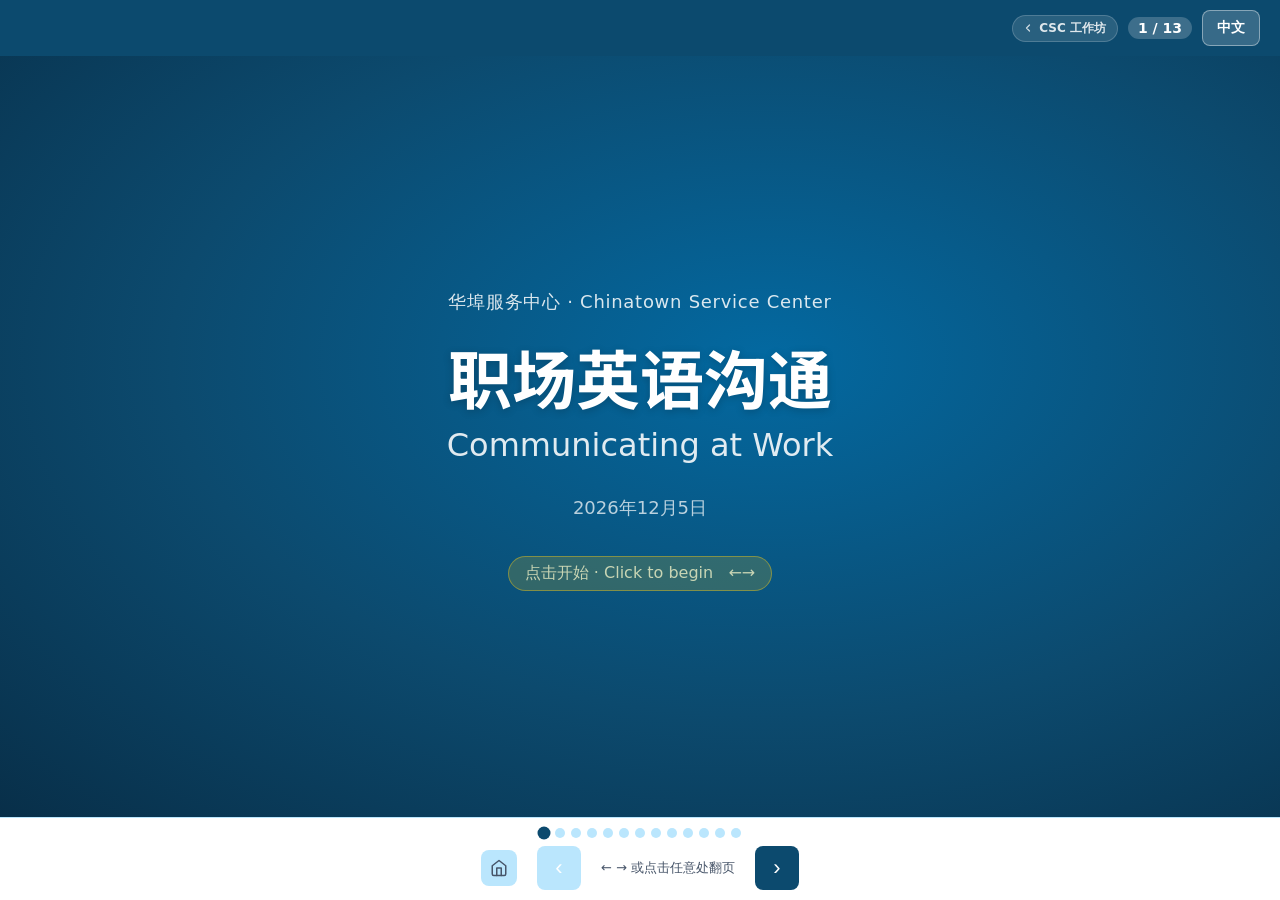
==== commit 63c3f3f2: "Add hub back-chip link to csc-workshops.pages.dev Adds a small pill chip in the header that returns " ====
--- a/index.html
+++ b/index.html
@@ -1,5 +1,5 @@
 <!DOCTYPE html>
-<html lang="zh-Hans">
+<html lang="zh-CN">
 <head>
   <meta charset="UTF-8">
   <meta name="viewport" content="width=device-width, initial-scale=1.0">
@@ -11,7 +11,16 @@
   <meta property="og:description" content="Bilingual workshop on workplace communication — how to talk to your supervisor, write a work email, call in sick, and ask for time off.">
   <meta property="og:type" content="website">
   <meta property="og:url" content="https://workplace-communication-workshop.pages.dev/">
+  <meta property="og:image" content="https://workplace-communication-workshop.pages.dev/og-image.svg">
+  <meta property="og:image:width" content="1200">
+  <meta property="og:image:height" content="630">
+  <meta property="og:image:alt" content="职场英语沟通 · Communicating at Work — Chinatown Service Center bilingual workshop">
+  <meta name="twitter:card" content="summary_large_image">
+  <meta name="twitter:title" content="职场英语沟通 · Communicating at Work Workshop">
+  <meta name="twitter:description" content="Bilingual workplace communication workshop — supervisor talk, work email, calling in sick, asking for time off.">
+  <meta name="twitter:image" content="https://workplace-communication-workshop.pages.dev/og-image.svg">
   <link rel="icon" href="data:image/svg+xml,<svg xmlns='http://www.w3.org/2000/svg' viewBox='0 0 100 100'><text y='.9em' font-size='90'>💬</text></svg>">
+  <link rel="apple-touch-icon" href="/apple-touch-icon.png">
   <link rel="preconnect" href="https://fonts.googleapis.com">
   <link rel="preconnect" href="https://fonts.gstatic.com" crossorigin>
   <link rel="stylesheet" href="https://fonts.googleapis.com/css2?family=Noto+Sans+SC:wght@400;500;700&display=swap">
@@ -25,6 +34,11 @@
 <header class="slide-header">
   <span class="section-label" id="sectionLabel"></span>
   <div class="header-right">
+      <a href="https://csc-workshops.pages.dev" class="hub-back-chip" aria-label="Back to CSC workshops hub · 返回 CSC 工作坊总站">
+        <svg width="12" height="12" viewBox="0 0 24 24" fill="none" stroke="currentColor" stroke-width="2.5" stroke-linecap="round" stroke-linejoin="round" aria-hidden="true"><polyline points="15 18 9 12 15 6"></polyline></svg>
+        <span class="zh">CSC 工作坊</span>
+        <span class="en">CSC Workshops</span>
+      </a>
     <span class="slide-counter" id="slideCounter" aria-live="polite" aria-atomic="true">1 / 13</span>
     <button class="lang-toggle" id="langToggle" data-action="toggle-lang" aria-label="切换语言 · Toggle language">中文</button>
   </div>
@@ -133,6 +147,10 @@
         <div class="callout-zh"><span class="zh">⏱ 什么时候说？什么时候等？</span><span class="en">⏱ When to interrupt vs. wait</span></div>
         <div class="callout-en"><span class="zh">紧急 · 安全问题 → 马上说。一般问题 → 等上司说完话，或问 "Do you have a minute?"（您有一分钟吗？）</span><span class="en">Emergencies or safety → speak up immediately. Other questions → wait until they finish, then ask "Do you have a minute?"</span></div>
       </div>
+      <div class="callout callout-culture">
+        <div class="callout-zh"><span class="zh">🌏 文化提示 · 美国职场不一样</span><span class="en">🌏 Cultural tip — US workplace is different</span></div>
+        <div class="callout-en"><span class="zh">在中国，下属常等上司先开口。在美国，上司希望您<strong>主动开口</strong> — 报告进度、提出问题、有建议就说。沉默会被误解为"没在听"或"不投入"。礼貌 + 主动 = 美国职场的好员工。</span><span class="en">In Chinese workplaces, juniors often wait for the boss to speak first. In the US, bosses expect you to <strong>speak up</strong> — give updates, ask questions, share suggestions. Silence can be read as "not paying attention" or "not engaged". Polite + proactive = a good US employee.</span></div>
+      </div>
     </div>
   </section>
 
@@ -313,6 +331,13 @@
           <span class="en">① Subject: short and specific (don't write "Question"). ② One sentence to state the ask — don't ramble. ③ End with "Thank you" or "Best regards" — not "Bye" or emojis.</span>
         </div>
       </div>
+      <div class="callout callout-vocab">
+        <div class="callout-zh"><span class="zh">📚 小词典 · Email 常见缩写</span><span class="en">📚 Email vocab — common abbreviations</span></div>
+        <div class="callout-en">
+          <span class="zh"><strong>CC</strong> = 抄送（同时寄一份给）· <strong>BCC</strong> = 密送 · <strong>Reply All</strong> = 回复所有人（小心用）· <strong>EOD</strong> = 当天下班前 (End of Day) · <strong>EOW</strong> = 本周末 (End of Week) · <strong>FYI</strong> = 给您参考 (For Your Information)</span>
+          <span class="en"><strong>CC</strong> = also send a copy to · <strong>BCC</strong> = blind copy (hidden) · <strong>Reply All</strong> = reply to everyone (use carefully) · <strong>EOD</strong> = End of Day · <strong>EOW</strong> = End of Week · <strong>FYI</strong> = For Your Information</span>
+        </div>
+      </div>
     </div>
   </section>
 
@@ -328,6 +353,28 @@
         <span class="zh">关键 — 越早通知越好（开工前 2 小时）</span>
         <span class="en">Key — call as early as possible (at least 2 hours before shift)</span>
       </div>
+      <figure class="viz viz-steps" aria-hidden="true">
+        <svg viewBox="0 0 600 100" width="100%" height="90" preserveAspectRatio="xMidYMid meet">
+          <!-- step 1 -->
+          <circle cx="60" cy="50" r="30" fill="var(--primary)"/>
+          <text x="60" y="58" text-anchor="middle" fill="#ffffff" font-size="22" font-weight="700">1</text>
+          <line x1="98" y1="50" x2="172" y2="50" stroke="var(--primary)" stroke-width="2.5"/>
+          <polyline points="164,44 174,50 164,56" fill="none" stroke="var(--primary)" stroke-width="2.5" stroke-linecap="round" stroke-linejoin="round"/>
+          <!-- step 2 -->
+          <circle cx="210" cy="50" r="30" fill="var(--primary)"/>
+          <text x="210" y="58" text-anchor="middle" fill="#ffffff" font-size="22" font-weight="700">2</text>
+          <line x1="248" y1="50" x2="322" y2="50" stroke="var(--primary)" stroke-width="2.5"/>
+          <polyline points="314,44 324,50 314,56" fill="none" stroke="var(--primary)" stroke-width="2.5" stroke-linecap="round" stroke-linejoin="round"/>
+          <!-- step 3 -->
+          <circle cx="360" cy="50" r="30" fill="var(--primary)"/>
+          <text x="360" y="58" text-anchor="middle" fill="#ffffff" font-size="22" font-weight="700">3</text>
+          <line x1="398" y1="50" x2="472" y2="50" stroke="var(--primary)" stroke-width="2.5"/>
+          <polyline points="464,44 474,50 464,56" fill="none" stroke="var(--primary)" stroke-width="2.5" stroke-linecap="round" stroke-linejoin="round"/>
+          <!-- step 4 -->
+          <circle cx="510" cy="50" r="30" fill="var(--accent)"/>
+          <text x="510" y="58" text-anchor="middle" fill="var(--primary-dark)" font-size="22" font-weight="700">4</text>
+        </svg>
+      </figure>
       <div class="steps-grid">
         <div class="step-card">
           <div class="step-num">1</div>
@@ -373,6 +420,28 @@
         <span class="zh">关键 — 提前 2 周通知（婚礼、医生预约、家事）</span>
         <span class="en">Key — request 2+ weeks in advance (wedding, doctor, family event)</span>
       </div>
+      <figure class="viz viz-timeline" aria-hidden="true">
+        <svg viewBox="0 0 600 110" width="100%" height="100" preserveAspectRatio="xMidYMid meet">
+          <!-- axis -->
+          <line x1="40" y1="70" x2="560" y2="70" stroke="var(--primary)" stroke-width="2.5"/>
+          <!-- now -->
+          <circle cx="80" cy="70" r="8" fill="var(--primary)"/>
+          <text x="80" y="58" text-anchor="middle" font-size="13" font-weight="600" fill="var(--primary-dark)">今天</text>
+          <text x="80" y="95" text-anchor="middle" font-size="12" fill="var(--text-sub, #475569)">Today</text>
+          <!-- ask boss -->
+          <circle cx="220" cy="70" r="8" fill="var(--primary)"/>
+          <text x="220" y="58" text-anchor="middle" font-size="13" font-weight="600" fill="var(--primary-dark)">口头请假</text>
+          <text x="220" y="95" text-anchor="middle" font-size="12" fill="var(--text-sub, #475569)">Ask in person</text>
+          <!-- email confirm -->
+          <circle cx="360" cy="70" r="8" fill="var(--primary)"/>
+          <text x="360" y="58" text-anchor="middle" font-size="13" font-weight="600" fill="var(--primary-dark)">邮件确认</text>
+          <text x="360" y="95" text-anchor="middle" font-size="12" fill="var(--text-sub, #475569)">Confirm by email</text>
+          <!-- day off -->
+          <circle cx="520" cy="70" r="11" fill="var(--accent)" stroke="var(--accent-text)" stroke-width="2"/>
+          <text x="520" y="58" text-anchor="middle" font-size="13" font-weight="700" fill="var(--accent-text)">休假日</text>
+          <text x="520" y="95" text-anchor="middle" font-size="12" fill="var(--text-sub, #475569)">Day off · 2+ weeks</text>
+        </svg>
+      </figure>
       <div class="steps-grid">
         <div class="step-card">
           <div class="step-num">1</div>
@@ -471,6 +540,35 @@
         <span class="zh">按步骤来 — 先小后大，留下书面记录</span>
         <span class="en">Follow the steps — start small, keep written records</span>
       </div>
+      <figure class="viz viz-tree" aria-hidden="true">
+        <svg viewBox="0 0 600 180" width="100%" height="160" preserveAspectRatio="xMidYMid meet">
+          <!-- level 1 box -->
+          <rect x="40" y="20" width="160" height="56" rx="10" fill="var(--primary)"/>
+          <text x="120" y="46" text-anchor="middle" fill="#ffffff" font-size="15" font-weight="700">1. 上司</text>
+          <text x="120" y="66" text-anchor="middle" fill="#bae6fd" font-size="13">Supervisor</text>
+          <!-- arrow 1->2 -->
+          <line x1="200" y1="48" x2="222" y2="48" stroke="var(--primary)" stroke-width="2.5"/>
+          <polyline points="214,42 224,48 214,54" fill="none" stroke="var(--primary)" stroke-width="2.5" stroke-linecap="round" stroke-linejoin="round"/>
+          <!-- level 2 box -->
+          <rect x="225" y="20" width="160" height="56" rx="10" fill="var(--primary)" opacity="0.85"/>
+          <text x="305" y="46" text-anchor="middle" fill="#ffffff" font-size="15" font-weight="700">2. HR · 人事部</text>
+          <text x="305" y="66" text-anchor="middle" fill="#bae6fd" font-size="13">Human Resources</text>
+          <!-- arrow 2->3 -->
+          <line x1="385" y1="48" x2="407" y2="48" stroke="var(--primary)" stroke-width="2.5"/>
+          <polyline points="399,42 409,48 399,54" fill="none" stroke="var(--primary)" stroke-width="2.5" stroke-linecap="round" stroke-linejoin="round"/>
+          <!-- level 3 box -->
+          <rect x="410" y="20" width="160" height="56" rx="10" fill="var(--accent)" stroke="var(--accent-text)" stroke-width="2"/>
+          <text x="490" y="46" text-anchor="middle" fill="var(--accent-text)" font-size="15" font-weight="700">3. CSC / DLSE</text>
+          <text x="490" y="66" text-anchor="middle" fill="var(--accent-text)" font-size="13">Agency · Gov</text>
+          <!-- shortcut: serious -->
+          <line x1="120" y1="76" x2="120" y2="120" stroke="#dc2626" stroke-width="2" stroke-dasharray="5 4"/>
+          <line x1="120" y1="120" x2="490" y2="120" stroke="#dc2626" stroke-width="2" stroke-dasharray="5 4"/>
+          <line x1="490" y1="120" x2="490" y2="78" stroke="#dc2626" stroke-width="2" stroke-dasharray="5 4"/>
+          <polyline points="484,84 490,76 496,84" fill="none" stroke="#dc2626" stroke-width="2" stroke-linecap="round" stroke-linejoin="round"/>
+          <text x="305" y="145" text-anchor="middle" fill="#dc2626" font-size="13" font-weight="700">严重问题 → 直接跳到第 3 步</text>
+          <text x="305" y="165" text-anchor="middle" fill="#dc2626" font-size="12">Wage theft, harassment → skip to Step 3</text>
+        </svg>
+      </figure>
       <ol class="escalate-list">
         <li class="escalate-step">
           <div class="escalate-num"><span class="zh">第 1 步</span><span class="en">Step 1</span></div>
--- a/styles.css
+++ b/styles.css
@@ -1127,3 +1127,58 @@
     animation-duration: 0.01ms !important;
   }
 }
+
+/* ─── Inline SVG Visuals (viz-*) ─────────────────────────── */
+.viz {
+  width: 100%;
+  max-width: 760px;
+  margin: 10px auto 18px;
+  display: block;
+}
+.viz svg { display: block; width: 100%; height: auto; }
+.viz-steps { margin-bottom: 6px; }
+.viz-timeline { margin-bottom: 6px; }
+.viz-tree { margin-bottom: 10px; }
+
+/* ─── Culture / Vocab callout variants ───────────────────── */
+.callout-culture {
+  border-left-color: var(--primary) !important;
+  background: var(--primary-light, #e0f2fe) !important;
+}
+.callout-culture .callout-zh { color: var(--primary-dark) !important; }
+.callout-culture strong { color: var(--primary-dark); }
+.callout-vocab {
+  border-left-color: #2563eb !important;
+  background: #eff6ff !important;
+}
+.callout-vocab .callout-zh { color: #1e40af !important; }
+.callout-vocab strong { color: #1e40af; }
+
+
+/* ── Hub back-chip (link to csc-workshops.pages.dev parent hub) ── */
+.hub-back-chip {
+  display: inline-flex;
+  align-items: center;
+  gap: 5px;
+  padding: 4px 11px 4px 9px;
+  font-family: inherit;
+  font-size: 12px;
+  font-weight: 600;
+  color: rgba(255, 255, 255, 0.85);
+  background: rgba(255, 255, 255, 0.12);
+  border: 1px solid rgba(255, 255, 255, 0.18);
+  border-radius: 999px;
+  text-decoration: none;
+  white-space: nowrap;
+  transition: background-color 150ms ease, color 150ms ease, transform 150ms ease;
+}
+.hub-back-chip:hover {
+  background: rgba(255, 255, 255, 0.22);
+  color: white;
+  transform: translateX(-2px);
+}
+.hub-back-chip:focus-visible {
+  outline: 2px solid white;
+  outline-offset: 2px;
+}
+.hub-back-chip svg { flex-shrink: 0; opacity: 0.9; }
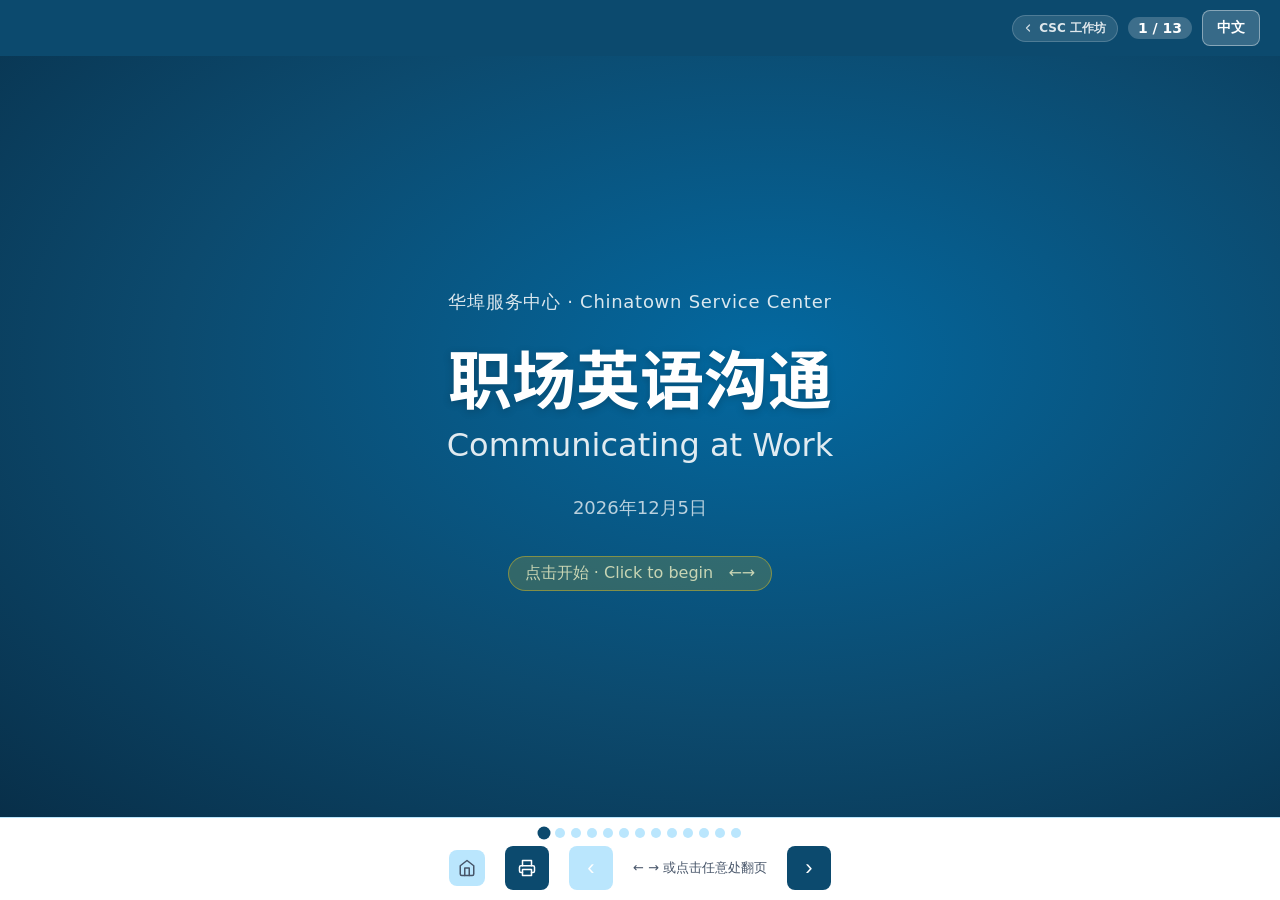
==== commit 51accc7e: "Add printable slide handout (print button + @media print) Footer print button calls window.print(). " ====
--- a/index.html
+++ b/index.html
@@ -702,6 +702,7 @@
   <div class="progress-dots" id="progressDots"></div>
   <div class="footer-nav">
     <button class="nav-btn nav-btn--home" id="homeBtn" data-action="home" aria-label="回到第一页 · Go to first slide"><svg xmlns="http://www.w3.org/2000/svg" width="18" height="18" viewBox="0 0 24 24" fill="none" stroke="currentColor" stroke-width="2" stroke-linecap="round" stroke-linejoin="round" aria-hidden="true"><path d="m3 9 9-7 9 7v11a2 2 0 0 1-2 2H5a2 2 0 0 1-2-2z"/><polyline points="9 22 9 12 15 12 15 22"/></svg></button>
+    <button class="nav-btn" id="printBtn" data-action="print" aria-label="打印幻灯片 · Print slides" title="打印 · Print"><svg width="18" height="18" viewBox="0 0 24 24" fill="none" stroke="currentColor" stroke-width="2" stroke-linecap="round" stroke-linejoin="round" aria-hidden="true"><polyline points="6 9 6 2 18 2 18 9"/><path d="M6 18H4a2 2 0 0 1-2-2v-5a2 2 0 0 1 2-2h16a2 2 0 0 1 2 2v5a2 2 0 0 1-2 2h-2"/><rect x="6" y="14" width="12" height="8"/></svg></button>
     <button class="nav-btn" id="prevBtn" data-action="prev-slide" aria-label="上一页 · Previous slide">&#8249;</button>
     <div class="key-hint"><span class="zh">← → 或点击任意处翻页</span><span class="en">← → or click anywhere to advance</span></div>
     <button class="nav-btn" id="nextBtn" data-action="next-slide" aria-label="下一页 · Next slide">&#8250;</button>
--- a/styles.css
+++ b/styles.css
@@ -1182,3 +1182,31 @@
   outline-offset: 2px;
 }
 .hub-back-chip svg { flex-shrink: 0; opacity: 0.9; }
+
+/* ===== PRINT: slide handout (one slide per page) ===== */
+@page { size: landscape; margin: 12mm; }
+
+@media print {
+  html, body { height: auto !important; overflow: visible !important;
+               background: #fff !important; color: #000 !important; }
+  .slides-area, #slidesArea { position: static !important; overflow: visible !important; }
+  .slide {
+    display: block !important; position: static !important; inset: auto !important;
+    height: auto !important; min-height: auto !important; overflow: visible !important;
+    page-break-after: always; break-after: page; cursor: default;
+    zoom: 0.7;
+  }
+  .slide:last-child { page-break-after: auto; break-after: auto; }
+  .slide, .slide * { animation: none !important; }
+  /* hide interactive chrome (nav, toggles, reveal + print buttons, hub link) */
+  .slide-header, .slide-footer, .lang-toggle, .skip-to-main, .key-hint,
+  .nav-btn, .progress-track, .progress-label, .progress-dots, .progress-fill,
+  .hub-back-chip, .start-hint, [data-action], nav { display: none !important; }
+  /* keep small blocks intact across page breaks */
+  .answer-block, .activity-answer, .activity-answer-box, .note-block,
+  [class*="card"], [class*="-box"], [class*="callout"] { break-inside: avoid; page-break-inside: avoid; }
+  /* force-reveal gated answers so the handout is complete */
+  .answer-block, .answer, .activity-answer, .activity-answer-box,
+  .blank-answer, .paycheck-hidden, .option-match,
+  .q1-answer, .q2-answer, .q3-answer, .q2-block, .q3-block { display: block !important; }
+}
